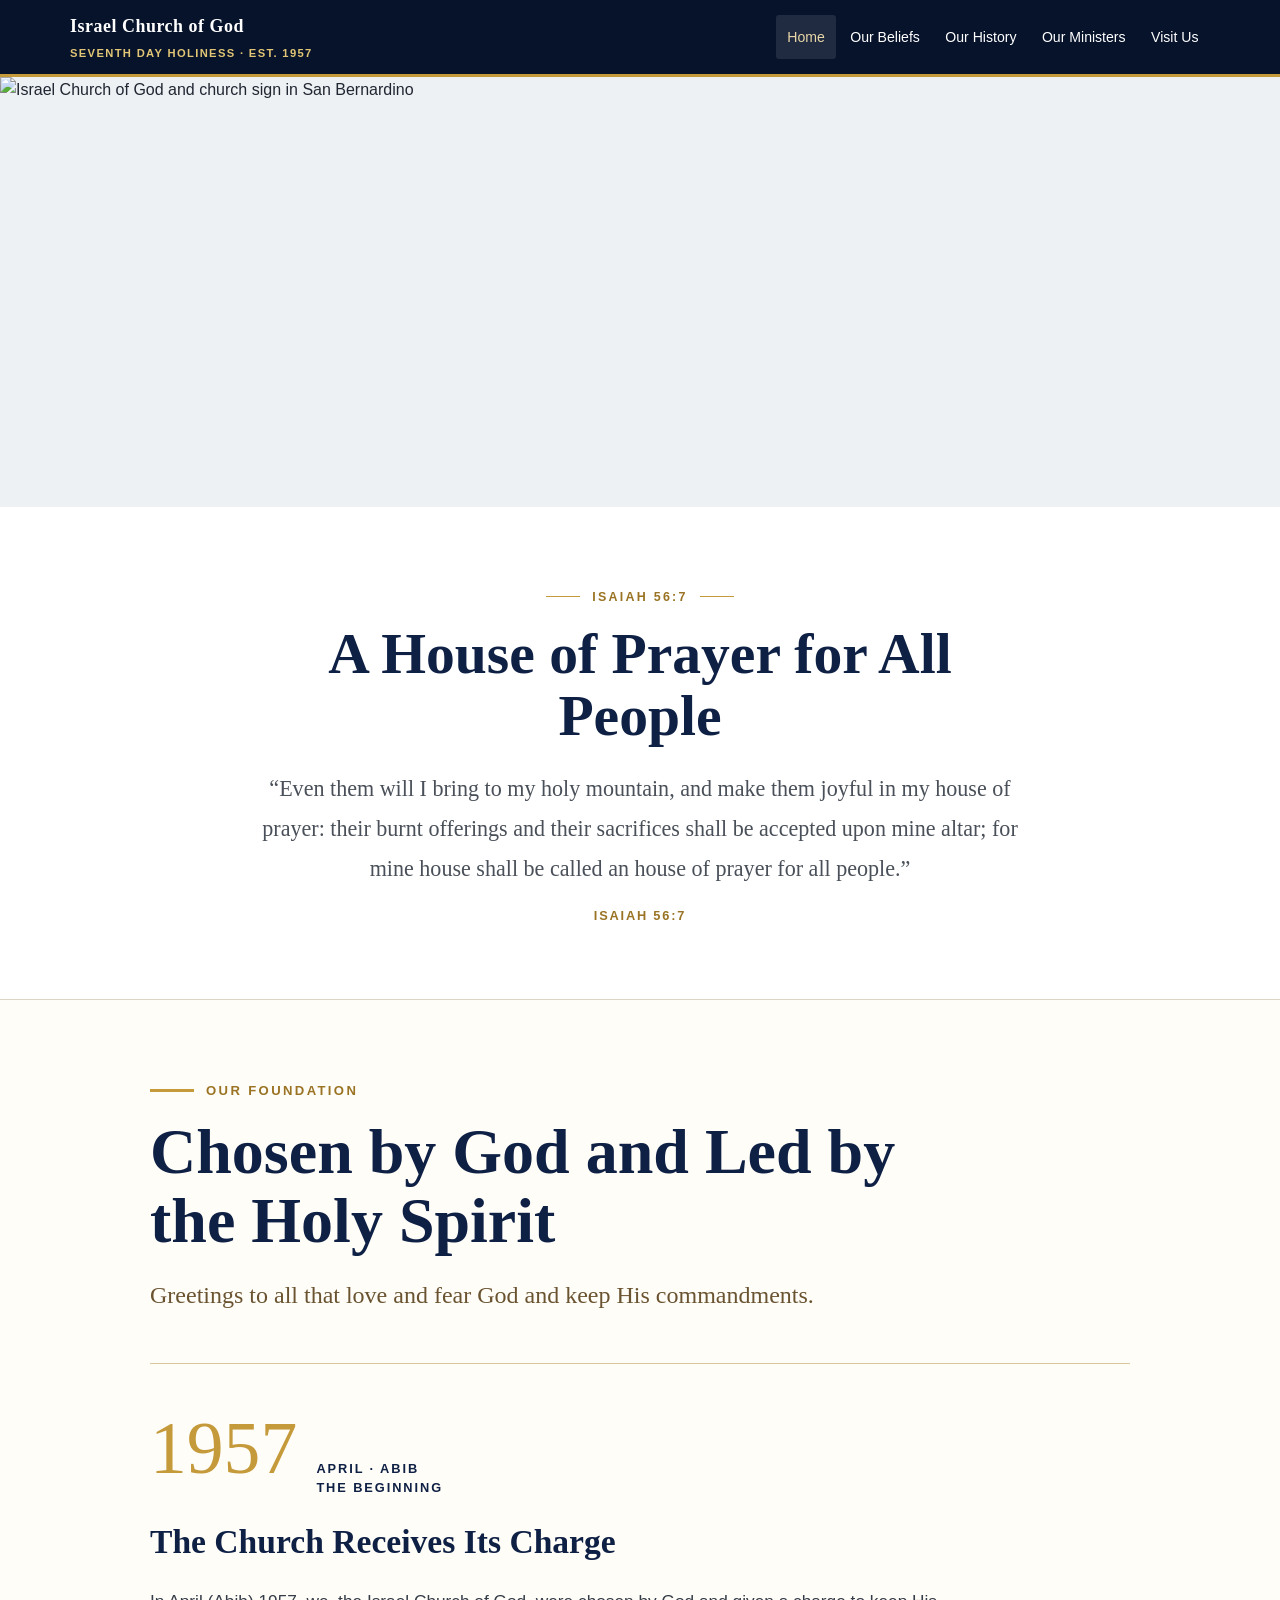
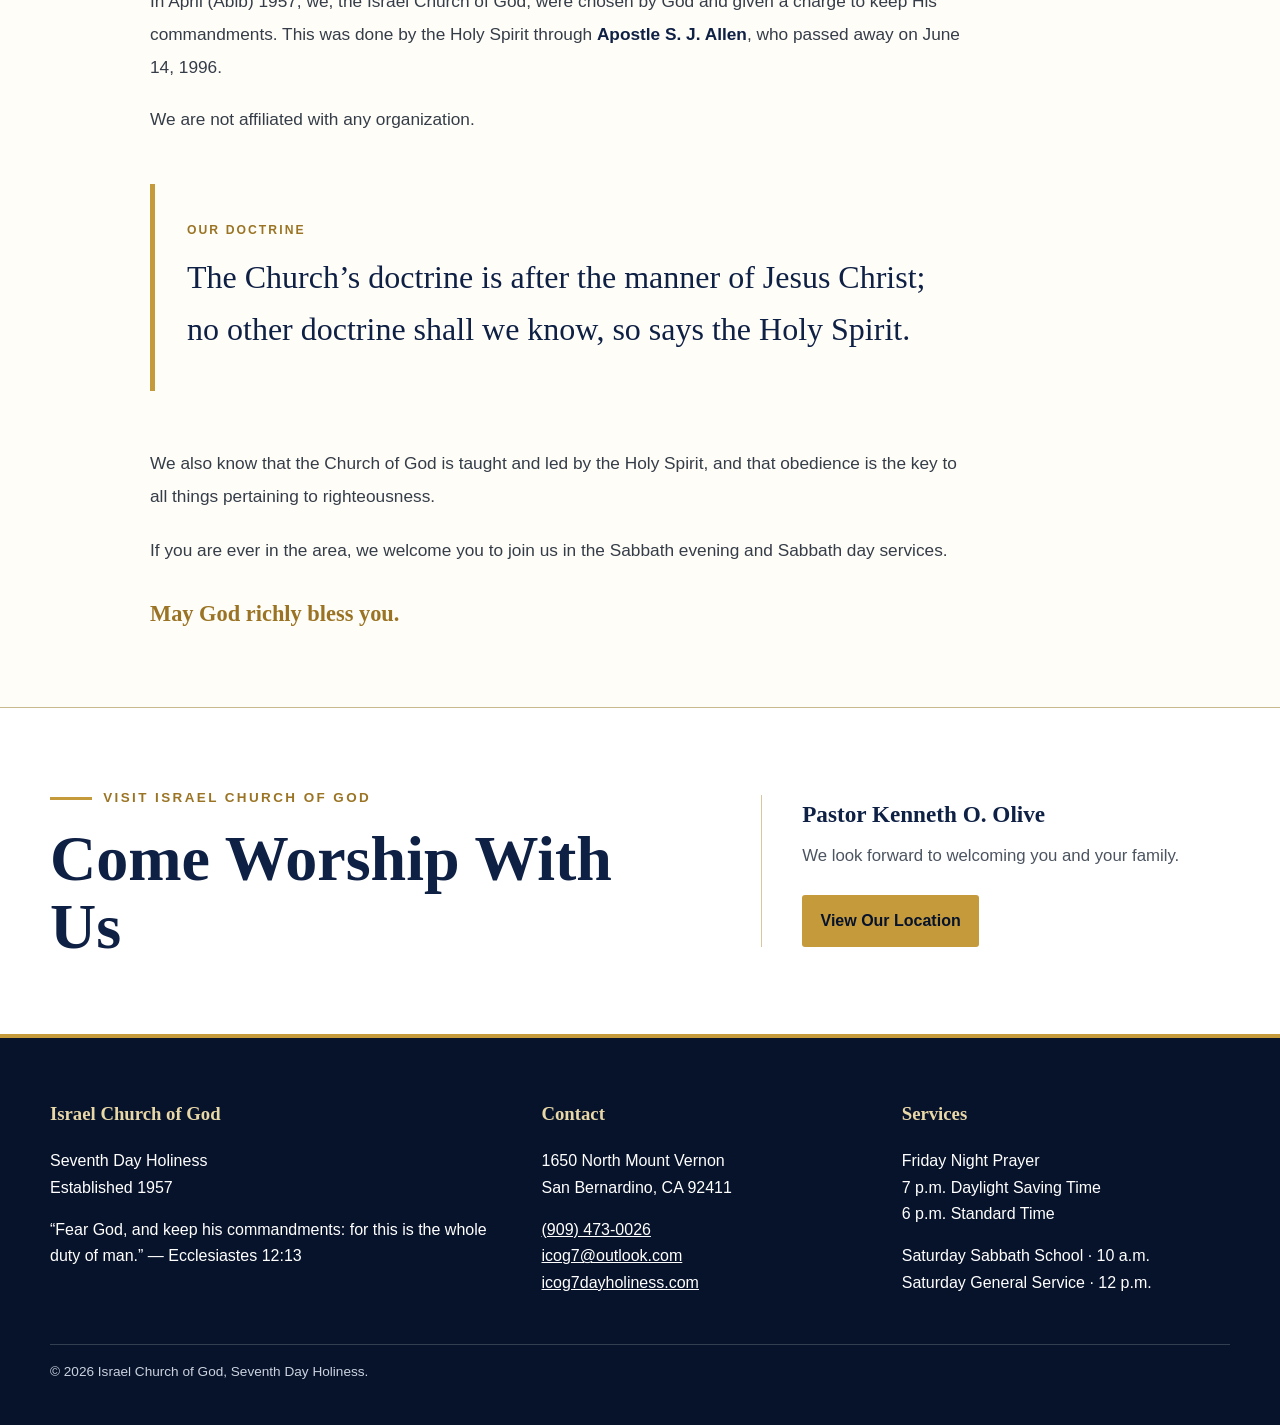
==== index.html @ e84a947c "Use dedicated church image for homepage banner. The best next step is for me to set up the homepage " ====
<!doctype html>
<html lang="en">

<head>
<meta charset="utf-8">
<meta name="viewport" content="width=device-width,initial-scale=1">

<title>Home | Israel Church of God</title>

<meta
  name="description"
  content="Welcome to Israel Church of God, Seventh Day Holiness, in San Bernardino, California."
>

<link rel="stylesheet" href="assets/styles.css">

<link
  rel="icon"
  href="assets/images/church-icon.svg"
  type="image/svg+xml"
>

<style>

  /* =========================================================
     HEADER
  ========================================================= */

  .brand {
    display:flex;
    align-items:center;
  }

  .brand strong {
    display:block;
    color:#ffffff !important;
    font-size:1.12rem;
  }

  .brand span {
    display:block;
    margin-top:.15rem;
    color:#e2c675 !important;
    font-size:.7rem;
    font-weight:bold;
    letter-spacing:.12em;
  }

  /* =========================================================
     HOME BANNER
     Real image instead of CSS background
  ========================================================= */

  .home-banner {
    width:100%;
    margin:0;
    padding:0;
    overflow:hidden;
    background:#eef1f3;
  }

  .home-banner-image {
    display:block;
    width:100%;
    height:430px;
    margin:0 auto;
    padding:0;

    /*
      "contain" is intentional.

      It guarantees that the entire prepared banner image,
      including the church building and church sign,
      remains visible rather than being cropped.
    */
    object-fit:contain;
    object-position:center center;

    box-shadow:none;
    filter:none;
  }

  /* =========================================================
     HOUSE OF PRAYER / SCRIPTURE
  ========================================================= */

  .scripture-section {
    padding:4.5rem 0;
    background:#ffffff;
    border-bottom:1px solid #ddd5c3;
  }

  .scripture-inner {
    max-width:900px;
    margin:0 auto;
    text-align:center;
  }

  .scripture-small-label {
    display:inline-flex;
    align-items:center;
    justify-content:center;
    gap:.8rem;
    margin-bottom:1rem;
    color:#9a7424;
    font-size:.78rem;
    font-weight:bold;
    letter-spacing:.18em;
    text-transform:uppercase;
  }

  .scripture-small-label::before,
  .scripture-small-label::after {
    content:"";
    width:34px;
    height:1px;
    background:#c59a3b;
  }

  .scripture-title {
    max-width:800px;
    margin:0 auto 1.35rem;
    color:#0f2045;
    font-size:clamp(2.3rem,4.5vw,4rem);
    line-height:1.08;
  }

  .scripture-quote {
    max-width:800px;
    margin:0 auto;
    color:#4a5059;
    font-family:Georgia, "Times New Roman", serif;
    font-size:clamp(1.08rem,1.8vw,1.38rem);
    line-height:1.8;
  }

  .scripture-quote cite {
    display:block;
    margin-top:1rem;
    color:#9a7424;
    font-family:Arial, Helvetica, sans-serif;
    font-size:.8rem;
    font-style:normal;
    font-weight:bold;
    letter-spacing:.14em;
    text-transform:uppercase;
  }

  /* =========================================================
     FOUNDATION
  ========================================================= */

  .foundation-section {
    background:#fffdf8;
  }

  .foundation-inner {
    max-width:980px;
    margin:0 auto;
  }

  .foundation-header {
    max-width:820px;
    margin-bottom:3rem;
  }

  .foundation-label {
    display:inline-flex;
    align-items:center;
    gap:.75rem;
    margin-bottom:1rem;
    color:#9a7424;
    font-size:.82rem;
    font-weight:bold;
    letter-spacing:.18em;
    text-transform:uppercase;
  }

  .foundation-label::before {
    content:"";
    width:44px;
    height:3px;
    background:#c59a3b;
  }

  .foundation-header h2 {
    max-width:800px;
    margin:0 0 1.25rem;
    color:#0f2045;
    font-size:clamp(2.6rem,5vw,4.4rem);
    line-height:1.08;
  }

  .foundation-greeting {
    max-width:720px;
    margin:0;
    color:#6a5330;
    font-family:Georgia, "Times New Roman", serif;
    font-size:clamp(1.2rem,2.2vw,1.5rem);
    line-height:1.65;
  }

  .foundation-divider {
    height:1px;
    margin:0 0 3rem;
    background:#d8c79e;
  }

  .foundation-content {
    max-width:820px;
  }

  .foundation-step {
    margin-bottom:3rem;
  }

  .foundation-date {
    display:flex;
    align-items:baseline;
    flex-wrap:wrap;
    gap:.8rem 1.2rem;
    margin-bottom:1rem;
  }

  .foundation-year {
    color:#c59a3b;
    font-family:Georgia, "Times New Roman", serif;
    font-size:clamp(2.8rem,6vw,4.6rem);
    line-height:1;
  }

  .foundation-date-text {
    color:#0f2045;
    font-size:.8rem;
    font-weight:bold;
    letter-spacing:.15em;
    line-height:1.5;
    text-transform:uppercase;
  }

  .foundation-step h3 {
    margin:0 0 1rem;
    color:#0f2045;
    font-size:clamp(1.55rem,3vw,2.1rem);
  }

  .foundation-step p {
    margin:0 0 1.25rem;
    color:#353d48;
    font-size:1.08rem;
    line-height:1.9;
  }

  .foundation-step strong {
    color:#0f2045;
  }

  .doctrine-section {
    margin:3rem 0;
    padding:2.25rem 0 2.25rem 2rem;
    border-left:5px solid #c59a3b;
  }

  .doctrine-label {
    margin-bottom:.75rem;
    color:#9a7424;
    font-size:.76rem;
    font-weight:bold;
    letter-spacing:.17em;
    text-transform:uppercase;
  }

  .doctrine-section blockquote {
    max-width:760px;
    margin:0;
    color:#0f2045;
    font-family:Georgia, "Times New Roman", serif;
    font-size:clamp(1.35rem,2.8vw,2rem);
    line-height:1.6;
  }

  .foundation-closing {
    max-width:820px;
    padding-top:.5rem;
  }

  .foundation-closing p {
    margin:0 0 1.35rem;
    color:#353d48;
    font-size:1.08rem;
    line-height:1.9;
  }

  .foundation-blessing {
    display:inline-block;
    margin-top:.5rem;
    color:#9a7424;
    font-family:Georgia, "Times New Roman", serif;
    font-size:1.4rem;
    font-weight:bold;
  }

  /* =========================================================
     COME WORSHIP WITH US
  ========================================================= */

  .visit-section {
    background:#ffffff;
    border-top:1px solid #c9b98f;
  }

  .visit-layout {
    display:grid;
    grid-template-columns:1.15fr .85fr;
    gap:clamp(2rem,6vw,5rem);
    align-items:center;
  }

  .visit-label {
    display:inline-flex;
    align-items:center;
    gap:.7rem;
    margin-bottom:1rem;
    color:#9a7424;
    font-size:.84rem;
    font-weight:bold;
    letter-spacing:.18em;
    text-transform:uppercase;
  }

  .visit-label::before {
    content:"";
    width:42px;
    height:3px;
    background:#c59a3b;
  }

  .visit-copy h2 {
    max-width:700px;
    margin:0;
    color:#0f2045;
    font-size:clamp(2.7rem,5vw,4.8rem);
    line-height:1.06;
  }

  .visit-details {
    padding-left:2.5rem;
    border-left:1px solid #d8c79e;
  }

  .visit-details strong {
    display:block;
    margin-bottom:.55rem;
    color:#0f2045;
    font-family:Georgia, "Times New Roman", serif;
    font-size:1.45rem;
  }

  .visit-details p {
    margin:0 0 1.5rem;
    color:#4c5460;
    font-size:1.05rem;
    line-height:1.7;
  }

  /* =========================================================
     RESPONSIVE
  ========================================================= */

  @media(max-width:1000px) {

    .home-banner-image {
      height:400px;
    }

  }

  @media(max-width:900px) {

    .visit-layout {
      grid-template-columns:1fr;
    }

    .visit-details {
      padding-top:2rem;
      padding-left:0;
      border-top:1px solid #d8c79e;
      border-left:0;
    }

  }

  @media(max-width:700px) {

    .home-banner-image {
      height:340px;
    }

    .scripture-section {
      padding:3.5rem 0;
    }

  }

  @media(max-width:560px) {

    .brand strong {
      font-size:1rem;
      color:#ffffff !important;
    }

    .brand span {
      font-size:.62rem;
      letter-spacing:.08em;
    }

    .home-banner-image {
      height:280px;
    }

    .scripture-section {
      padding:3rem 0;
    }

    .scripture-small-label::before,
    .scripture-small-label::after {
      width:22px;
    }

    .foundation-divider {
      margin-bottom:2.25rem;
    }

    .foundation-step {
      margin-bottom:2.5rem;
    }

    .doctrine-section {
      padding-left:1.25rem;
    }

  }

</style>
</head>

<body>

<a class="skip" href="#main">
Skip to main content
</a>

<header>

<div class="header-inner">

<a class="brand" href="index.html">

<div>

<strong>
Israel Church of God
</strong>

<span>
SEVENTH DAY HOLINESS · EST. 1957
</span>

</div>

</a>

<button
  class="menu-btn"
  type="button"
  aria-expanded="false"
>
Menu
</button>

<nav aria-label="Primary navigation">

<ul>

<li>
<a
  href="index.html"
  aria-current="page"
>
Home
</a>
</li>

<li>
<a href="beliefs.html">
Our Beliefs
</a>
</li>

<li>
<a href="history.html">
Our History
</a>
</li>

<li>
<a href="ministers.html">
Our Ministers
</a>
</li>

<li>
<a href="visit.html">
Visit Us
</a>
</li>

</ul>

</nav>

</div>

</header>

<main id="main">

<!-- =========================================================
     CHURCH BANNER
========================================================= -->

<section
  class="home-banner"
  aria-label="Israel Church of God"
>

<img
  class="home-banner-image"
  src="assets/images/church-banner.png"
  alt="Israel Church of God and church sign in San Bernardino"
>

</section>

<!-- =========================================================
     HOUSE OF PRAYER
========================================================= -->

<section class="scripture-section">

<div class="container">

<div class="scripture-inner">

<div class="scripture-small-label">
Isaiah 56:7
</div>

<h1 class="scripture-title">
A House of Prayer for All People
</h1>

<blockquote class="scripture-quote">

“Even them will I bring to my holy mountain, and make them
joyful in my house of prayer: their burnt offerings and their
sacrifices shall be accepted upon mine altar; for mine house
shall be called an house of prayer for all people.”

<cite>
Isaiah 56:7
</cite>

</blockquote>

</div>

</div>

</section>

<!-- =========================================================
     OUR FOUNDATION
========================================================= -->

<section class="section foundation-section">

<div class="container">

<div class="foundation-inner">

<div class="foundation-header">

<div class="foundation-label">
Our Foundation
</div>

<h2>
Chosen by God and Led by the Holy Spirit
</h2>

<p class="foundation-greeting">
Greetings to all that love and fear God and keep His
commandments.
</p>

</div>

<div class="foundation-divider"></div>

<div class="foundation-content">

<div class="foundation-step">

<div class="foundation-date">

<div class="foundation-year">
1957
</div>

<div class="foundation-date-text">
April · Abib<br>
The Beginning
</div>

</div>

<h3>
The Church Receives Its Charge
</h3>

<p>
In April (Abib) 1957, we, the Israel Church of God, were chosen
by God and given a charge to keep His commandments. This was
done by the Holy Spirit through
<strong>Apostle S. J. Allen</strong>, who passed away on
June 14, 1996.
</p>

<p>
We are not affiliated with any organization.
</p>

</div>

<div class="doctrine-section">

<div class="doctrine-label">
Our Doctrine
</div>

<blockquote>
The Church’s doctrine is after the manner of Jesus Christ; no
other doctrine shall we know, so says the Holy Spirit.
</blockquote>

</div>

<div class="foundation-closing">

<p>
We also know that the Church of God is taught and led by the
Holy Spirit, and that obedience is the key to all things
pertaining to righteousness.
</p>

<p>
If you are ever in the area, we welcome you to join us in the
Sabbath evening and Sabbath day services.
</p>

<span class="foundation-blessing">
May God richly bless you.
</span>

</div>

</div>

</div>

</div>

</section>

<!-- =========================================================
     COME WORSHIP WITH US
========================================================= -->

<section class="section visit-section">

<div class="container">

<div class="visit-layout">

<div class="visit-copy">

<div class="visit-label">
Visit Israel Church of God
</div>

<h2>
Come Worship With Us
</h2>

</div>

<div class="visit-details">

<strong>
Pastor Kenneth O. Olive
</strong>

<p>
We look forward to welcoming you and your family.
</p>

<a
  class="btn btn-gold"
  href="visit.html"
>
View Our Location
</a>

</div>

</div>

</div>

</section>

</main>

<footer>

<div class="footer-grid">

<div>

<h3>
Israel Church of God
</h3>

<p>
Seventh Day Holiness<br>
Established 1957
</p>

<p>
“Fear God, and keep his commandments: for this is the whole
duty of man.” — Ecclesiastes 12:13
</p>

</div>

<div>

<h3>
Contact
</h3>

<p>
1650 North Mount Vernon<br>
San Bernardino, CA 92411
</p>

<p>

<a href="tel:+19094730026">
(909) 473-0026
</a>

<br>

<a href="mailto:icog7@outlook.com">
icog7@outlook.com
</a>

<br>

<a
  href="https://icog7dayholiness.com"
  target="_blank"
  rel="noopener"
>
icog7dayholiness.com
</a>

</p>

</div>

<div>

<h3>
Services
</h3>

<p>
Friday Night Prayer<br>
7 p.m. Daylight Saving Time<br>
6 p.m. Standard Time
</p>

<p>
Saturday Sabbath School · 10 a.m.<br>
Saturday General Service · 12 p.m.
</p>

</div>

</div>

<div class="copyright">
© <span data-year></span>
Israel Church of God, Seventh Day Holiness.
</div>

</footer>

<script src="assets/script.js"></script>

</body>
</html>
---- assets/styles.css ----
:root{
  --navy:#0f2045;--navy2:#07132b;--gold:#c59a3b;--gold2:#e8d7a7;
  --cream:#f7f3e8;--paper:#fffdf8;--ink:#202632;--muted:#6c7480;--line:#ddd5c3;
  --max:1180px;
}
*{box-sizing:border-box} html{scroll-behavior:smooth}
body{margin:0;font-family:Arial,Helvetica,sans-serif;background:var(--paper);color:var(--ink);line-height:1.65}
img{max-width:100%;display:block} a{color:inherit}
.skip{position:absolute;left:-9999px}.skip:focus{left:1rem;top:1rem;background:#fff;padding:.6rem 1rem;z-index:999}
header{position:sticky;top:0;z-index:50;background:var(--navy2);color:#fff;border-bottom:3px solid var(--gold)}
.header-inner{max-width:var(--max);margin:auto;padding:.75rem 1.25rem;display:flex;align-items:center;justify-content:space-between;gap:1.25rem}
.brand{display:flex;align-items:center;gap:.75rem;text-decoration:none}
.brand img{width:58px;height:46px;background:#fff;border-radius:4px;padding:3px}
.brand strong{font-family:Georgia,serif;font-size:1.05rem;letter-spacing:.03em}
.brand span{display:block;color:var(--gold2);font-size:.68rem;letter-spacing:.15em;margin-top:.15rem}
.menu-btn{display:none;background:transparent;border:1px solid rgba(255,255,255,.5);color:white;padding:.5rem .75rem;border-radius:4px}
nav ul{list-style:none;display:flex;gap:.15rem;margin:0;padding:0}
nav a{display:block;text-decoration:none;padding:.65rem .72rem;border-radius:3px;font-size:.88rem}
nav a:hover,nav a[aria-current="page"]{background:rgba(255,255,255,.1);color:var(--gold2)}
.hero{min-height:620px;display:grid;align-items:center;color:white;background:
linear-gradient(90deg,rgba(7,19,43,.95),rgba(7,19,43,.78) 42%,rgba(7,19,43,.22) 75%,rgba(7,19,43,.08)),
url('images/hero.jpg') center/cover no-repeat}
.hero-inner{max-width:var(--max);width:100%;margin:auto;padding:5rem 1.25rem}
.eyebrow{text-transform:uppercase;letter-spacing:.18em;color:var(--gold2);font-size:.77rem;font-weight:bold}
h1,h2,h3{font-family:Georgia,'Times New Roman',serif}
.hero h1{font-size:clamp(2.8rem,6vw,5.5rem);line-height:1.03;margin:.7rem 0 1rem;max-width:760px;font-weight:normal}
.hero p{font-family:Georgia,serif;font-size:1.2rem;max-width:680px}
.actions{display:flex;gap:.8rem;flex-wrap:wrap;margin-top:1.5rem}
.btn{display:inline-block;text-decoration:none;padding:.8rem 1.15rem;border-radius:3px;font-weight:bold}
.btn-gold{background:var(--gold);color:var(--navy2)} .btn-line{border:1px solid #fff;color:#fff}
.section{padding:4.6rem 1.25rem}.container{max-width:var(--max);margin:auto}
.section-head{max-width:760px;margin-bottom:2rem}
.section-head h2{font-size:clamp(2rem,4vw,3.1rem);margin:.2rem 0;color:var(--navy)}
.section-head p{color:var(--muted)}
.feature-grid{display:grid;grid-template-columns:repeat(4,1fr);gap:1rem}
.feature{background:var(--navy);color:white;padding:1.6rem;border-top:4px solid var(--gold)}
.feature h3{margin:.4rem 0}.feature .mark{font-size:1.8rem;color:var(--gold2)}
.schedule{background:var(--cream)}
.schedule-grid{display:grid;grid-template-columns:repeat(3,1fr);gap:1rem}
.card{background:white;border:1px solid var(--line);padding:1.5rem}
.schedule-card{text-align:center}
.schedule-card strong{font-family:Georgia,serif;color:var(--navy);font-size:1.2rem;display:block}
.schedule-card .time{font-size:1.35rem;color:var(--gold);font-weight:bold;margin:.35rem 0}
.split{display:grid;grid-template-columns:1.05fr .95fr;gap:3rem;align-items:center}
.split img{border:8px solid #fff;box-shadow:0 14px 32px rgba(15,32,69,.16)}
.page-hero{background:var(--navy);color:#fff;padding:5rem 1.25rem;border-bottom:4px solid var(--gold)}
.page-hero .container{max-width:950px}.page-hero h1{font-size:clamp(2.6rem,5vw,4.6rem);font-weight:normal;margin:.4rem 0}
.beliefs{display:grid;grid-template-columns:repeat(2,1fr);gap:1rem}
.belief h3{color:var(--navy);margin-top:0}
.placeholder{min-height:330px;display:grid;place-items:center;text-align:center;border:2px dashed #b9b09c;background:linear-gradient(135deg,#e9e4d7,#fbf8ef);color:#6f685e;padding:2rem}
.timeline{border-left:3px solid var(--gold);padding-left:1.5rem}.timeline article{margin-bottom:2rem}.timeline h3{color:var(--navy)}
.ministers{display:grid;grid-template-columns:repeat(12,1fr);gap:1rem}
.minister{grid-column:span 4;background:white;border:1px solid var(--line);padding:1.25rem;text-align:center}
.minister.top{grid-column:span 6}
.avatar{width:110px;height:110px;border-radius:50%;margin:0 auto 1rem;background:var(--cream);border:3px solid var(--gold);display:grid;place-items:center}
.avatar svg{width:66px;height:66px;color:var(--navy)}
.minister h3{margin:.3rem 0;color:var(--navy)}.minister p{margin:0;color:var(--gold);font-weight:bold;text-transform:uppercase;letter-spacing:.08em;font-size:.78rem}
.contact-grid{display:grid;grid-template-columns:.85fr 1.15fr;gap:2rem}
.contact-box{background:var(--navy);color:#fff;padding:2rem;border-top:5px solid var(--gold)}
.contact-box h2{color:#fff;margin-top:0}.contact-list{list-style:none;padding:0;margin:1rem 0}.contact-list li{margin:.85rem 0}
form{display:grid;gap:1rem}label{font-weight:bold;color:var(--navy)}
input,textarea{width:100%;padding:.8rem;border:1px solid #bbb;background:#fff;font:inherit}textarea{min-height:145px}
.notice{font-size:.86rem;color:var(--muted)}
footer{background:var(--navy2);color:#fff;padding:2.6rem 1.25rem;border-top:4px solid var(--gold)}
.footer-grid{max-width:var(--max);margin:auto;display:grid;grid-template-columns:1.4fr 1fr 1fr;gap:2rem}
.footer-grid h3{color:var(--gold2)}.copyright{max-width:var(--max);margin:2rem auto 0;padding-top:1rem;border-top:1px solid rgba(255,255,255,.18);font-size:.85rem;color:#cbd2df}
@media(max-width:900px){
 .menu-btn{display:block} nav{display:none;width:100%} nav.open{display:block}.header-inner{flex-wrap:wrap}nav ul{flex-direction:column}
 .feature-grid,.schedule-grid,.beliefs{grid-template-columns:1fr 1fr}.split,.contact-grid{grid-template-columns:1fr}
 .ministers{grid-template-columns:1fr 1fr}.minister,.minister.top{grid-column:span 1}.footer-grid{grid-template-columns:1fr}
}
@media(max-width:560px){
 .feature-grid,.schedule-grid,.beliefs,.ministers{grid-template-columns:1fr}
 .hero{min-height:570px;background:linear-gradient(rgba(7,19,43,.86),rgba(7,19,43,.8)),url('images/hero.jpg') 52% center/cover no-repeat}
 .section{padding:3.3rem 1rem}
}
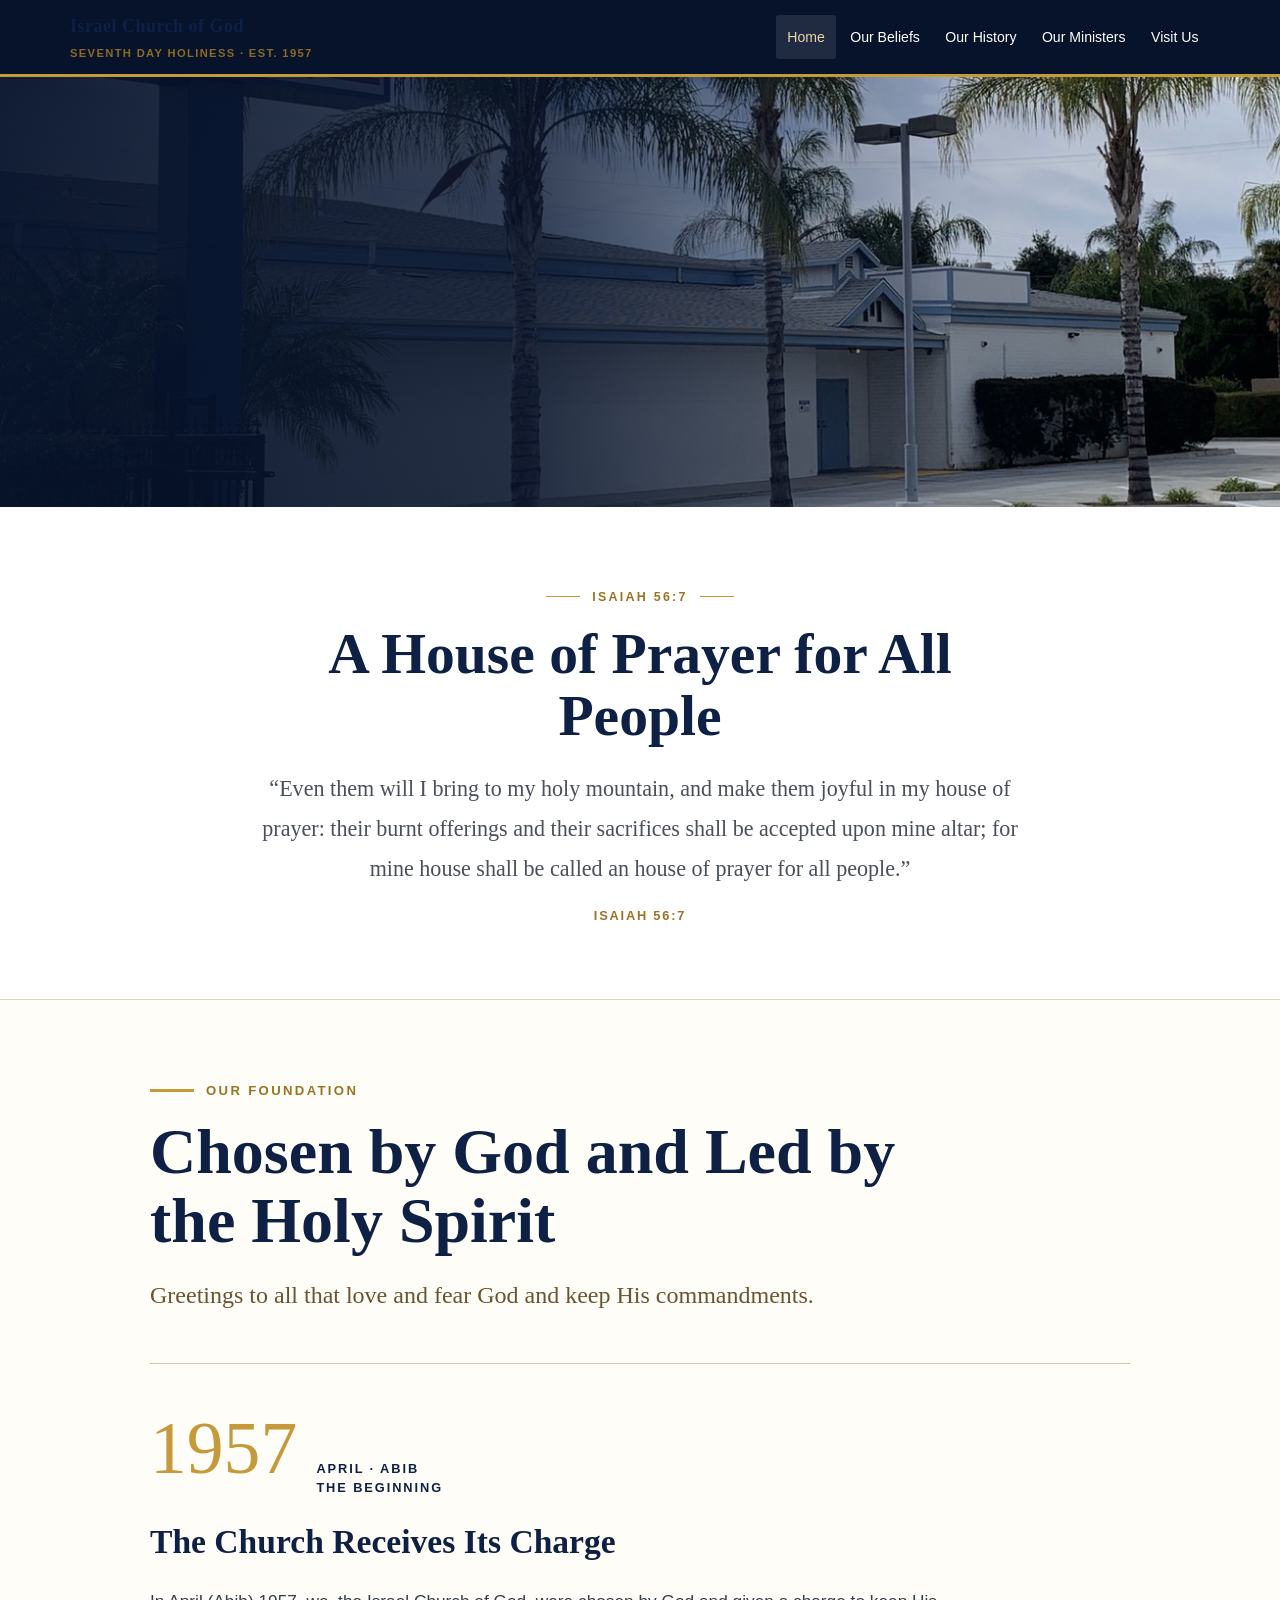
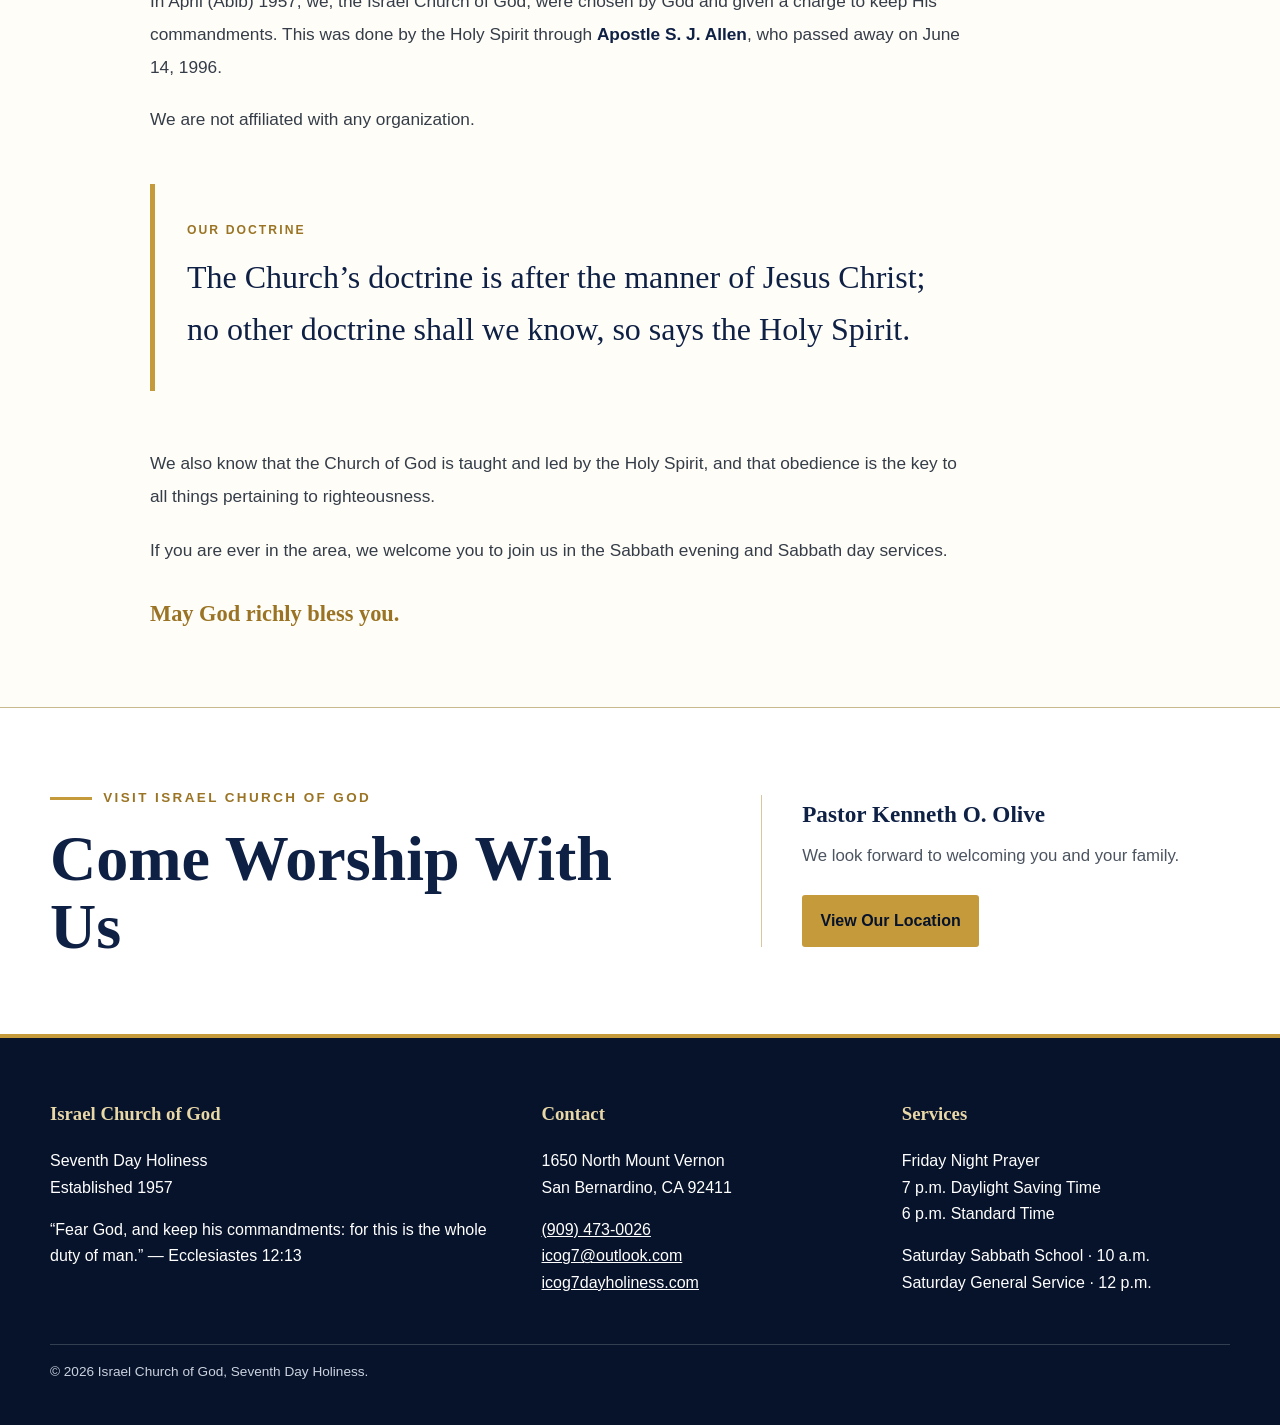
==== commit 27388462: "Put banner back" ====
--- a/index.html
+++ b/index.html
@@ -33,51 +33,58 @@
 
   .brand strong {
     display:block;
-    color:#ffffff !important;
+    color:#0f2045;
     font-size:1.12rem;
   }
 
   .brand span {
     display:block;
     margin-top:.15rem;
-    color:#e2c675 !important;
+    color:#8b6a26;
     font-size:.7rem;
     font-weight:bold;
     letter-spacing:.12em;
   }
 
   /* =========================================================
-     HOME BANNER
-     Real image instead of CSS background
+     HOME HERO
+     Clean church photograph only
   ========================================================= */
 
-  .home-banner {
-    width:100%;
-    margin:0;
-    padding:0;
-    overflow:hidden;
-    background:#eef1f3;
-  }
-
-  .home-banner-image {
-    display:block;
+  .hero.home-hero {
+    position:relative;
     width:100%;
     height:430px;
-    margin:0 auto;
-    padding:0;
+    min-height:430px;
+    margin:0;
+    padding:0 !important;
+    overflow:hidden;
+
+    background-size:cover !important;
 
     /*
-      "contain" is intentional.
-
-      It guarantees that the entire prepared banner image,
-      including the church building and church sign,
-      remains visible rather than being cropped.
+      Keeps the photograph positioned higher so the
+      church sign remains visible.
     */
-    object-fit:contain;
-    object-position:center center;
-
-    box-shadow:none;
-    filter:none;
+    background-position:center 52% !important;
+
+    background-repeat:no-repeat !important;
+  }
+
+  /*
+    Remove any overlay, gradient, shadow, or fade that
+    may be inherited from the main stylesheet.
+  */
+
+  .hero.home-hero::before,
+  .hero.home-hero::after {
+    display:none !important;
+    content:none !important;
+    background:none !important;
+  }
+
+  .home-hero .hero-inner {
+    display:none !important;
   }
 
   /* =========================================================
@@ -369,8 +376,10 @@
 
   @media(max-width:1000px) {
 
-    .home-banner-image {
-      height:400px;
+    .hero.home-hero {
+      height:410px;
+      min-height:410px;
+      background-position:center 50% !important;
     }
 
   }
@@ -392,8 +401,10 @@
 
   @media(max-width:700px) {
 
-    .home-banner-image {
-      height:340px;
+    .hero.home-hero {
+      height:400px;
+      min-height:400px;
+      background-position:38% 48% !important;
     }
 
     .scripture-section {
@@ -406,7 +417,6 @@
 
     .brand strong {
       font-size:1rem;
-      color:#ffffff !important;
     }
 
     .brand span {
@@ -414,8 +424,10 @@
       letter-spacing:.08em;
     }
 
-    .home-banner-image {
-      height:280px;
+    .hero.home-hero {
+      height:390px;
+      min-height:390px;
+      background-position:32% 45% !important;
     }
 
     .scripture-section {
@@ -526,19 +538,15 @@
 <main id="main">
 
 <!-- =========================================================
-     CHURCH BANNER
+     CHURCH PHOTO
 ========================================================= -->
 
 <section
-  class="home-banner"
+  class="hero home-hero"
   aria-label="Israel Church of God"
 >
 
-<img
-  class="home-banner-image"
-  src="assets/images/church-banner.png"
-  alt="Israel Church of God and church sign in San Bernardino"
->
+<div class="hero-inner"></div>
 
 </section>
 
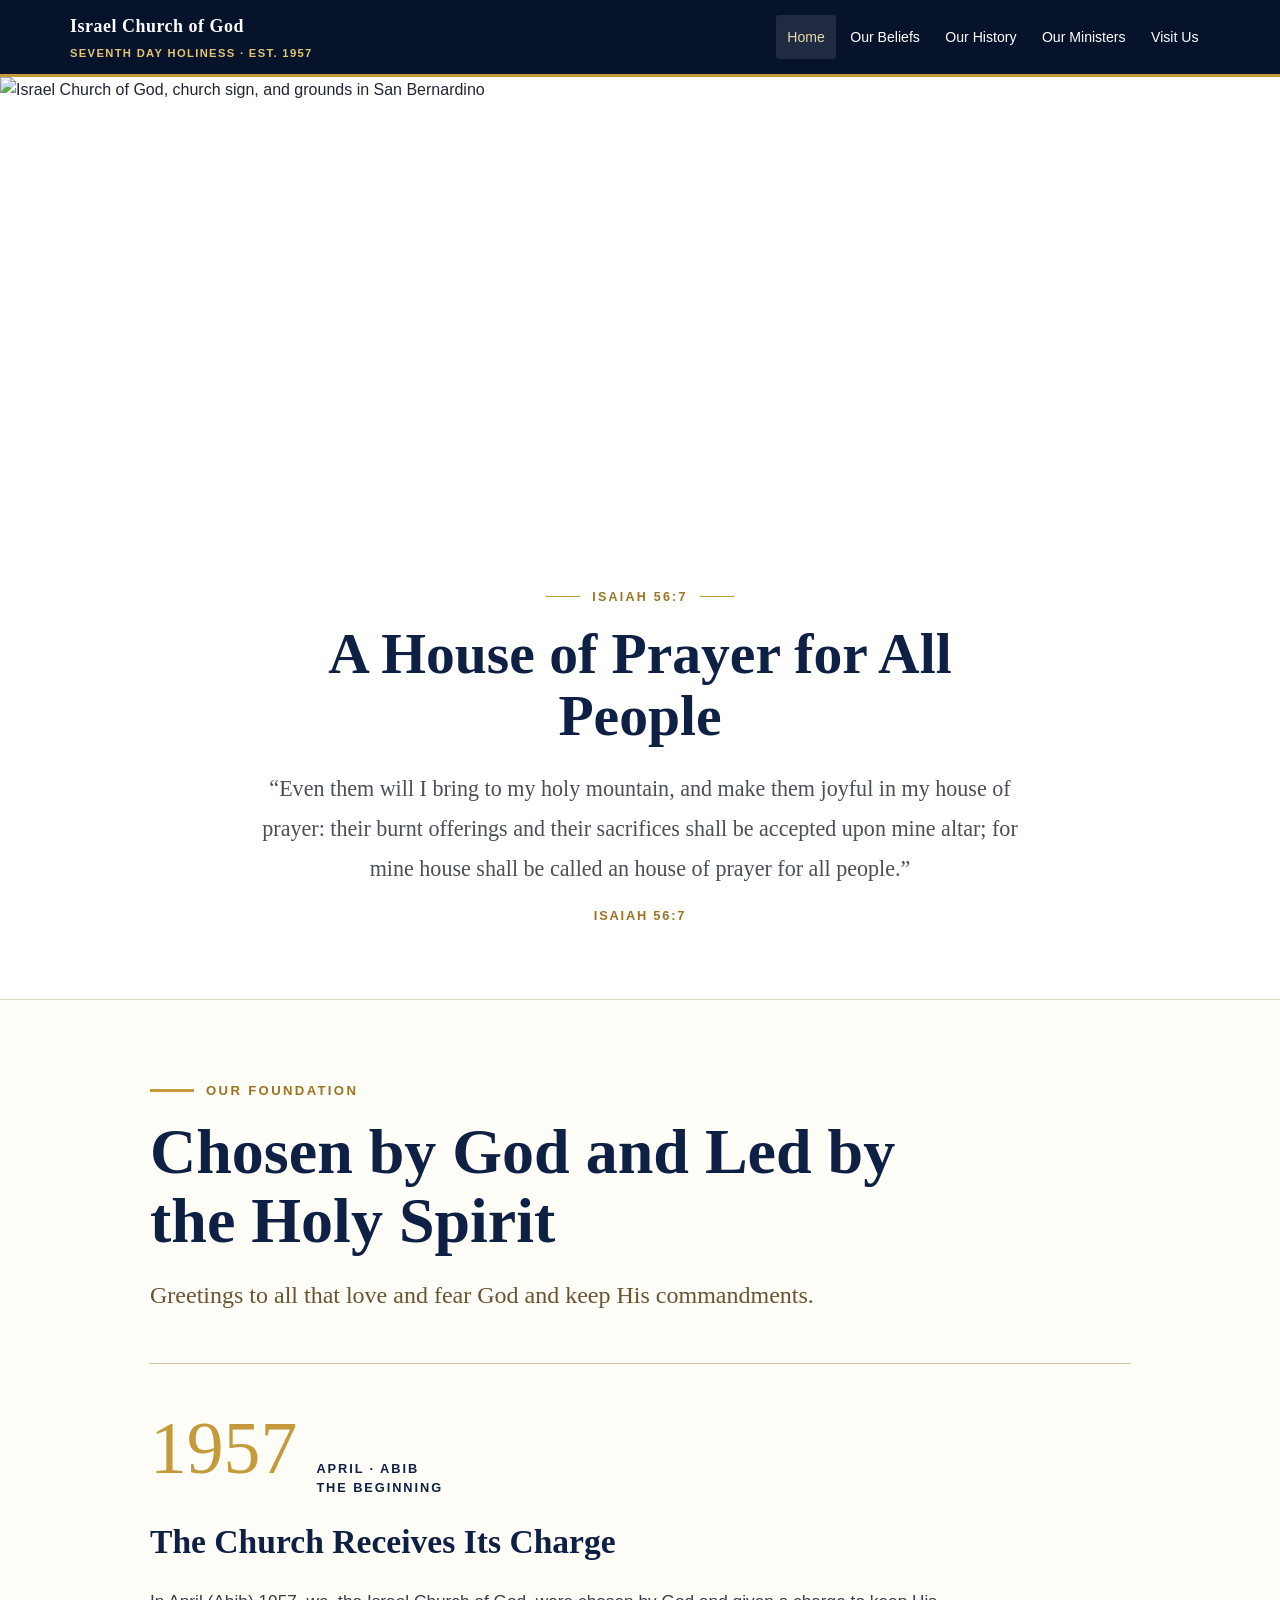
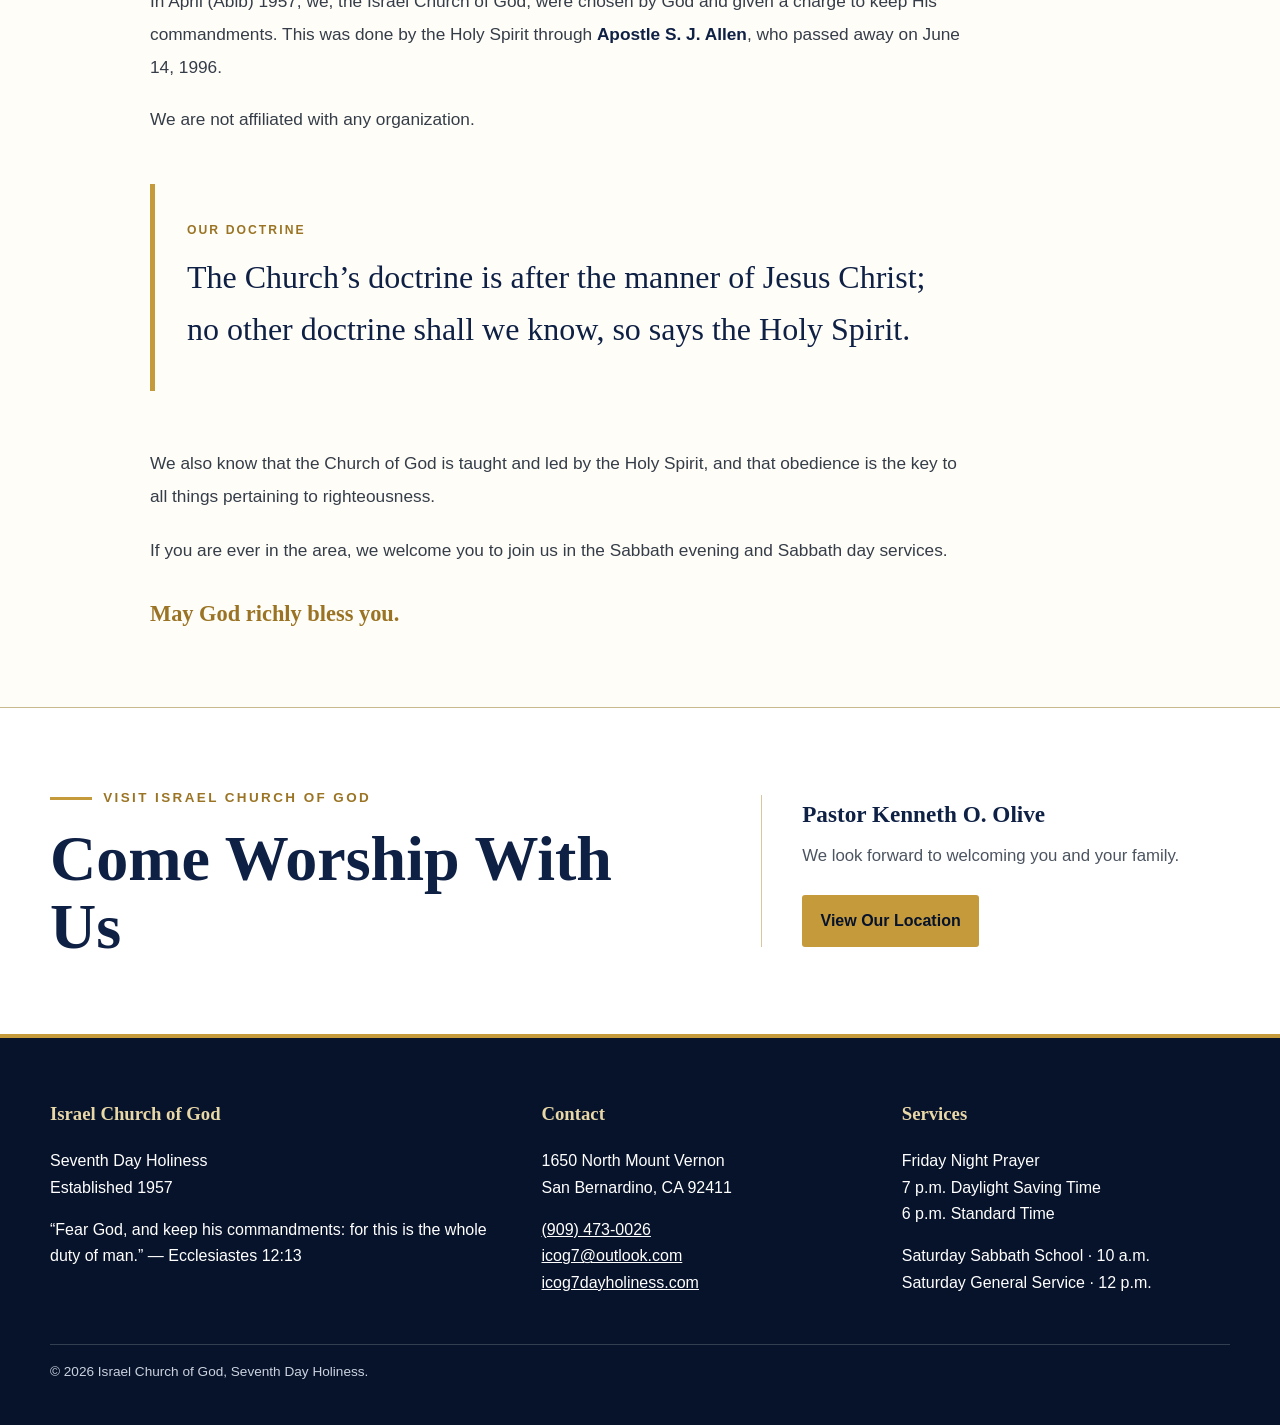
==== commit 522d12a7: "Use wide church panorama on homepage" ====
--- a/index.html
+++ b/index.html
@@ -33,58 +33,59 @@
 
   .brand strong {
     display:block;
-    color:#0f2045;
+    color:#ffffff !important;
     font-size:1.12rem;
   }
 
   .brand span {
     display:block;
     margin-top:.15rem;
-    color:#8b6a26;
+    color:#e2c675 !important;
     font-size:.7rem;
     font-weight:bold;
     letter-spacing:.12em;
   }
 
   /* =========================================================
-     HOME HERO
-     Clean church photograph only
+     HOME BANNER
+     Uses the dedicated wide banner image
   ========================================================= */
 
-  .hero.home-hero {
-    position:relative;
+  .home-banner {
     width:100%;
     height:430px;
-    min-height:430px;
     margin:0;
-    padding:0 !important;
+    padding:0;
     overflow:hidden;
-
-    background-size:cover !important;
+    background:#ffffff;
+  }
+
+  .home-banner-image {
+    display:block;
+    width:100%;
+    height:100%;
+    margin:0;
+    padding:0;
 
     /*
-      Keeps the photograph positioned higher so the
-      church sign remains visible.
+      Fills the full browser width while preserving
+      the proportions of the photograph.
     */
-    background-position:center 52% !important;
-
-    background-repeat:no-repeat !important;
-  }
-
-  /*
-    Remove any overlay, gradient, shadow, or fade that
-    may be inherited from the main stylesheet.
-  */
-
-  .hero.home-hero::before,
-  .hero.home-hero::after {
-    display:none !important;
-    content:none !important;
-    background:none !important;
-  }
-
-  .home-hero .hero-inner {
-    display:none !important;
+    object-fit:cover;
+
+    /*
+      Slightly favors the lower part of the photograph
+      so the church building, church sign, and grounds
+      remain visible.
+    */
+    object-position:center 58%;
+
+    /*
+      Absolutely no visual overlay or image effects.
+    */
+    filter:none;
+    opacity:1;
+    box-shadow:none;
   }
 
   /* =========================================================
@@ -374,17 +375,23 @@
      RESPONSIVE
   ========================================================= */
 
-  @media(max-width:1000px) {
-
-    .hero.home-hero {
-      height:410px;
-      min-height:410px;
-      background-position:center 50% !important;
+  @media(max-width:1100px) {
+
+    .home-banner {
+      height:390px;
+    }
+
+    .home-banner-image {
+      object-position:center 56%;
     }
 
   }
 
   @media(max-width:900px) {
+
+    .home-banner {
+      height:340px;
+    }
 
     .visit-layout {
       grid-template-columns:1fr;
@@ -399,12 +406,25 @@
 
   }
 
+  /*
+    On smaller screens we stop forcing a fixed-height crop.
+
+    Because the new image is already panoramic, allowing
+    height:auto here ensures the entire church and sign
+    can remain visible on tablets and phones.
+  */
+
   @media(max-width:700px) {
 
-    .hero.home-hero {
-      height:400px;
-      min-height:400px;
-      background-position:38% 48% !important;
+    .home-banner {
+      height:auto;
+    }
+
+    .home-banner-image {
+      width:100%;
+      height:auto;
+      object-fit:contain;
+      object-position:center center;
     }
 
     .scripture-section {
@@ -417,17 +437,12 @@
 
     .brand strong {
       font-size:1rem;
+      color:#ffffff !important;
     }
 
     .brand span {
       font-size:.62rem;
       letter-spacing:.08em;
-    }
-
-    .hero.home-hero {
-      height:390px;
-      min-height:390px;
-      background-position:32% 45% !important;
     }
 
     .scripture-section {
@@ -538,15 +553,19 @@
 <main id="main">
 
 <!-- =========================================================
-     CHURCH PHOTO
+     CHURCH BANNER
 ========================================================= -->
 
 <section
-  class="hero home-hero"
+  class="home-banner"
   aria-label="Israel Church of God"
 >
 
-<div class="hero-inner"></div>
+<img
+  class="home-banner-image"
+  src="assets/images/church-banner-wide.png"
+  alt="Israel Church of God, church sign, and grounds in San Bernardino"
+>
 
 </section>
 
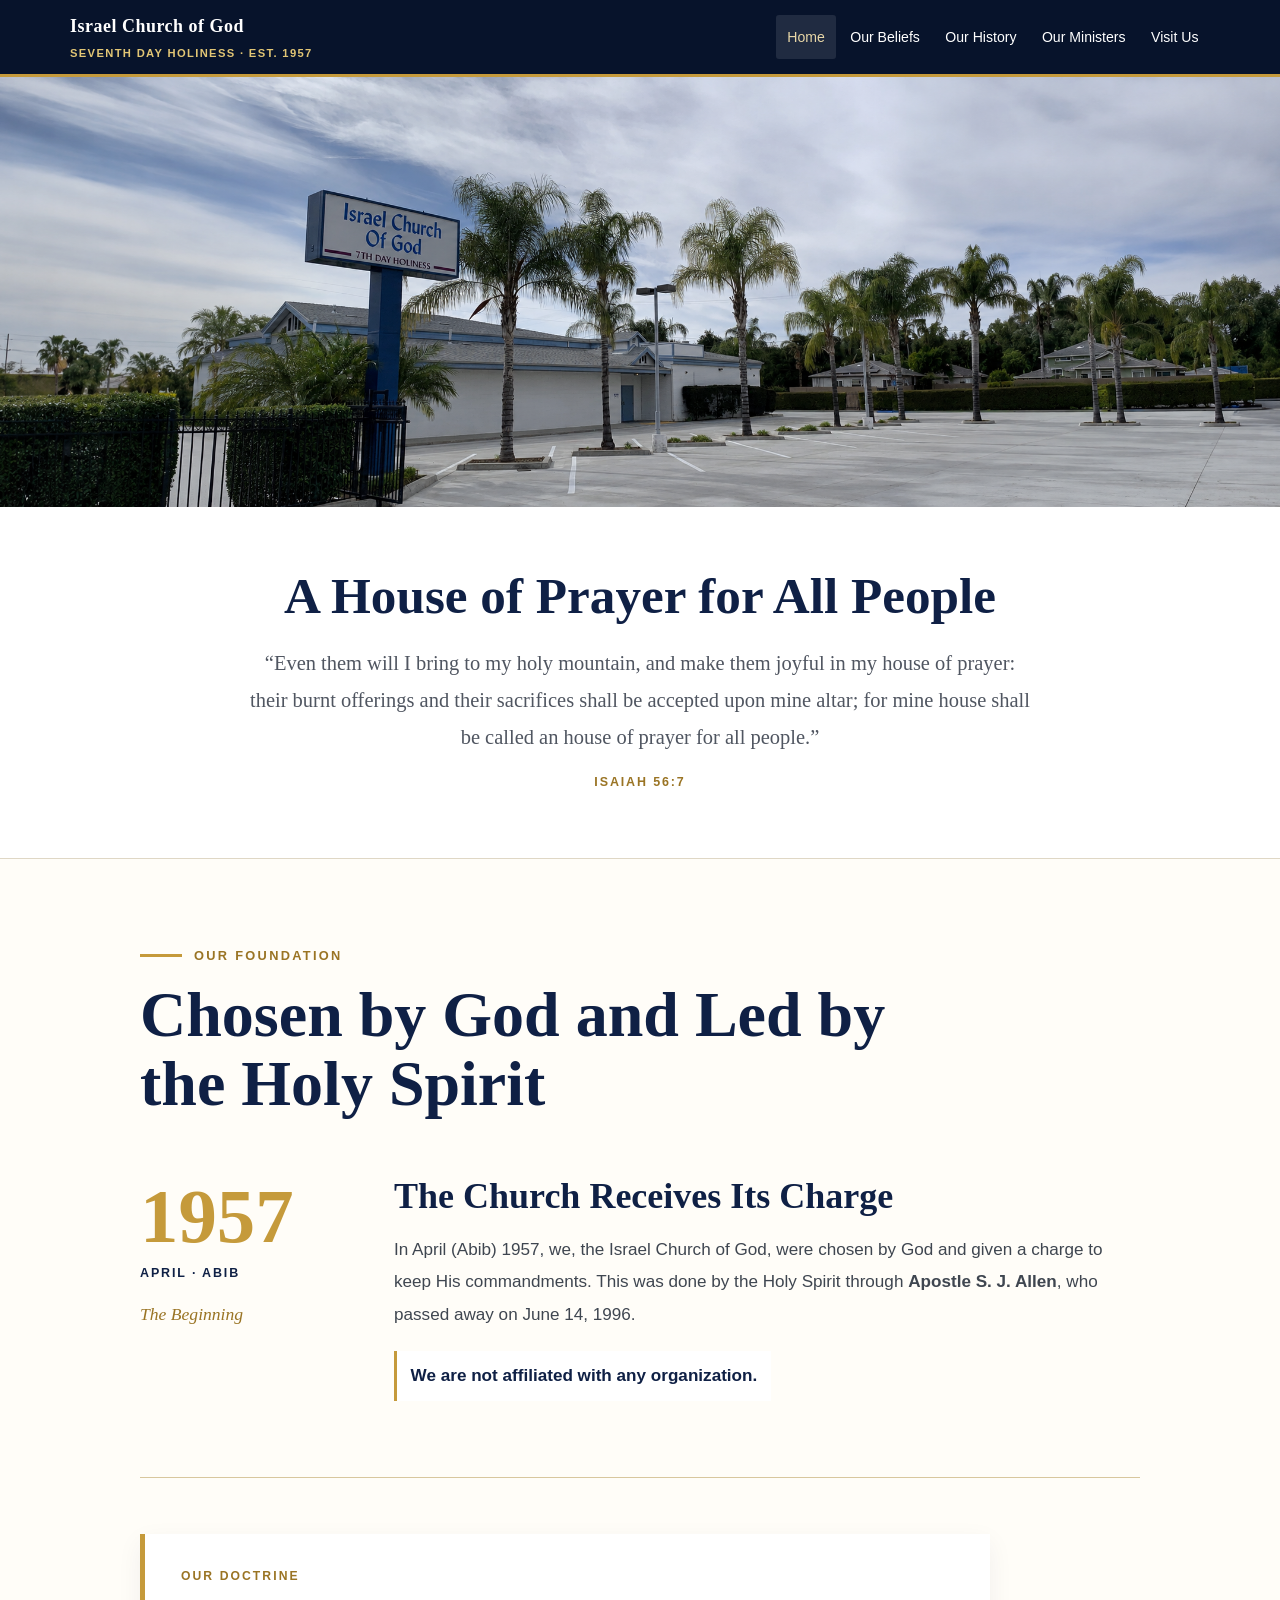
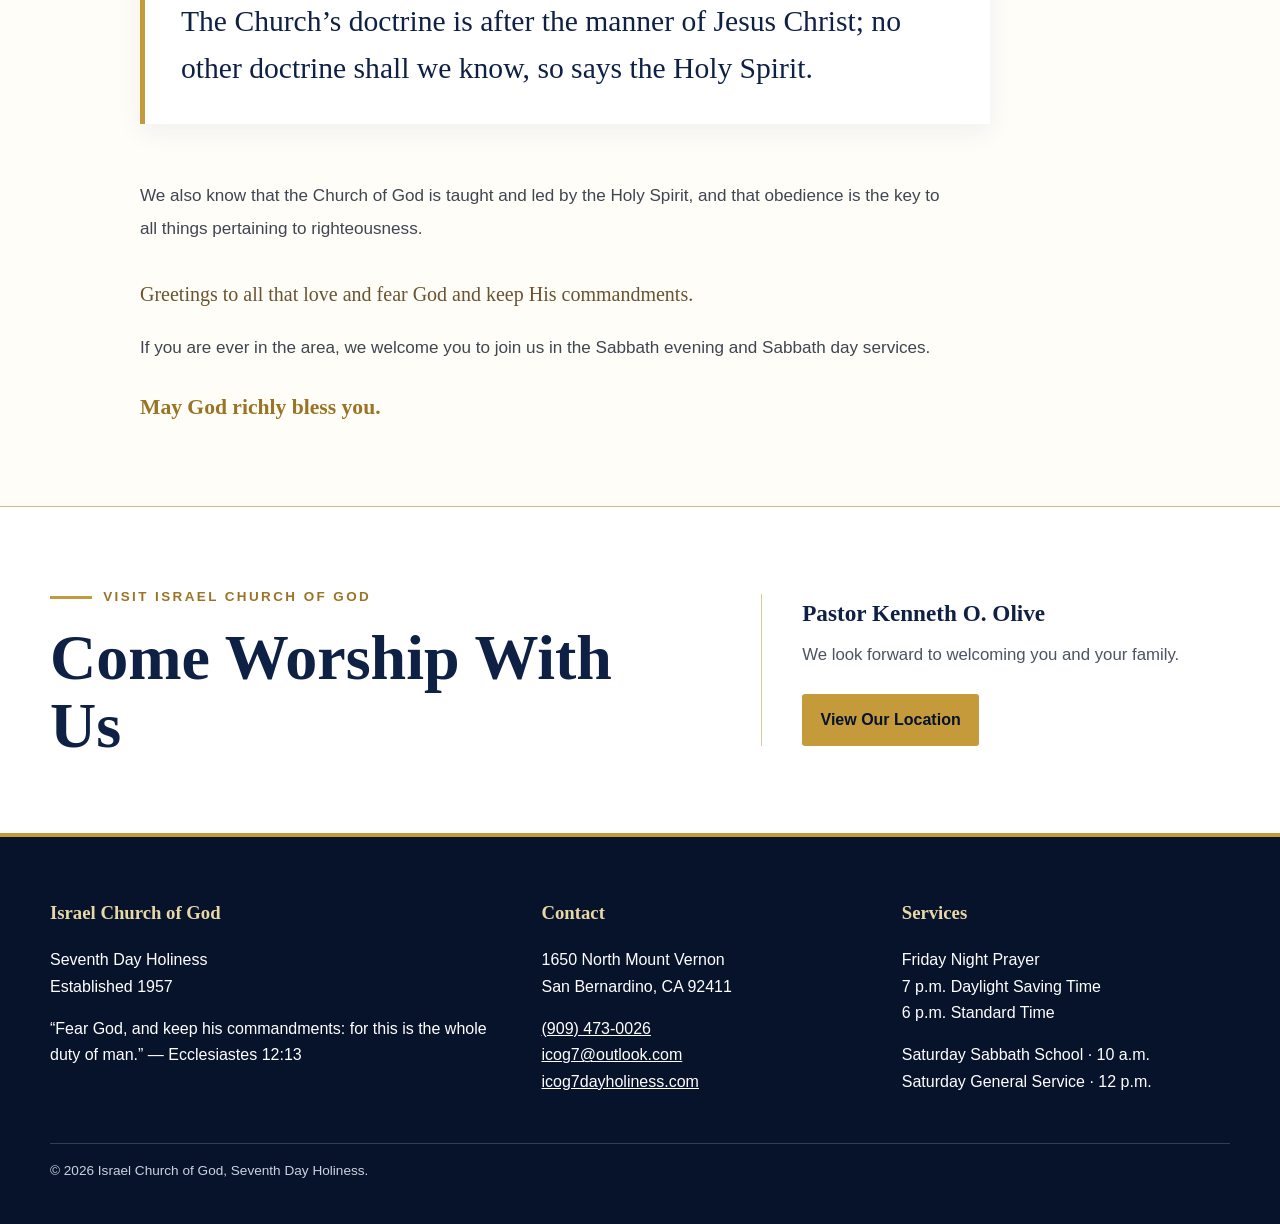
==== commit 3938770a: "Reorganize homepage foundation content. The biggest improvement is that 1957 is no longer another gi" ====
--- a/index.html
+++ b/index.html
@@ -48,7 +48,6 @@
 
   /* =========================================================
      HOME BANNER
-     Uses the dedicated wide banner image
   ========================================================= */
 
   .home-banner {
@@ -66,91 +65,58 @@
     height:100%;
     margin:0;
     padding:0;
-
-    /*
-      Fills the full browser width while preserving
-      the proportions of the photograph.
-    */
     object-fit:cover;
-
-    /*
-      Slightly favors the lower part of the photograph
-      so the church building, church sign, and grounds
-      remain visible.
-    */
     object-position:center 58%;
-
-    /*
-      Absolutely no visual overlay or image effects.
-    */
     filter:none;
     opacity:1;
     box-shadow:none;
   }
 
   /* =========================================================
-     HOUSE OF PRAYER / SCRIPTURE
+     HOUSE OF PRAYER
+     Quiet spiritual introduction
   ========================================================= */
 
-  .scripture-section {
-    padding:4.5rem 0;
+  .prayer-section {
+    padding:3.75rem 0 4rem;
     background:#ffffff;
-    border-bottom:1px solid #ddd5c3;
-  }
-
-  .scripture-inner {
-    max-width:900px;
+    border-bottom:1px solid #dfd7c5;
+  }
+
+  .prayer-inner {
+    max-width:860px;
     margin:0 auto;
     text-align:center;
   }
 
-  .scripture-small-label {
-    display:inline-flex;
-    align-items:center;
-    justify-content:center;
-    gap:.8rem;
-    margin-bottom:1rem;
-    color:#9a7424;
-    font-size:.78rem;
-    font-weight:bold;
-    letter-spacing:.18em;
-    text-transform:uppercase;
-  }
-
-  .scripture-small-label::before,
-  .scripture-small-label::after {
-    content:"";
-    width:34px;
-    height:1px;
-    background:#c59a3b;
-  }
-
-  .scripture-title {
-    max-width:800px;
-    margin:0 auto 1.35rem;
+  .prayer-title {
+    max-width:760px;
+    margin:0 auto 1.25rem;
     color:#0f2045;
-    font-size:clamp(2.3rem,4.5vw,4rem);
-    line-height:1.08;
-  }
-
-  .scripture-quote {
-    max-width:800px;
+    font-family:Georgia, "Times New Roman", serif;
+    font-size:clamp(2.15rem,4vw,3.4rem);
+    font-weight:bold;
+    line-height:1.12;
+  }
+
+  .prayer-quote {
+    max-width:790px;
     margin:0 auto;
-    color:#4a5059;
+    color:#505661;
     font-family:Georgia, "Times New Roman", serif;
-    font-size:clamp(1.08rem,1.8vw,1.38rem);
+    font-size:clamp(1.05rem,1.7vw,1.28rem);
     line-height:1.8;
   }
 
-  .scripture-quote cite {
+  .prayer-quote cite {
     display:block;
     margin-top:1rem;
     color:#9a7424;
     font-family:Arial, Helvetica, sans-serif;
-    font-size:.8rem;
+    font-size:.78rem;
     font-style:normal;
     font-weight:bold;
-    letter-spacing:.14em;
+    letter-spacing:.15em;
     text-transform:uppercase;
   }
 
@@ -159,26 +125,27 @@
   ========================================================= */
 
   .foundation-section {
+    padding:5rem 0;
     background:#fffdf8;
   }
 
   .foundation-inner {
-    max-width:980px;
+    max-width:1000px;
     margin:0 auto;
   }
 
-  .foundation-header {
+  .foundation-heading {
     max-width:820px;
-    margin-bottom:3rem;
+    margin-bottom:3.5rem;
   }
 
   .foundation-label {
     display:inline-flex;
     align-items:center;
     gap:.75rem;
-    margin-bottom:1rem;
+    margin-bottom:.9rem;
     color:#9a7424;
-    font-size:.82rem;
+    font-size:.8rem;
     font-weight:bold;
     letter-spacing:.18em;
     text-transform:uppercase;
@@ -186,91 +153,105 @@
 
   .foundation-label::before {
     content:"";
-    width:44px;
+    width:42px;
     height:3px;
     background:#c59a3b;
   }
 
-  .foundation-header h2 {
+  .foundation-heading h2 {
     max-width:800px;
-    margin:0 0 1.25rem;
+    margin:0;
     color:#0f2045;
-    font-size:clamp(2.6rem,5vw,4.4rem);
+    font-size:clamp(2.5rem,5vw,4.15rem);
     line-height:1.08;
   }
 
-  .foundation-greeting {
-    max-width:720px;
-    margin:0;
-    color:#6a5330;
-    font-family:Georgia, "Times New Roman", serif;
-    font-size:clamp(1.2rem,2.2vw,1.5rem);
-    line-height:1.65;
-  }
-
-  .foundation-divider {
-    height:1px;
-    margin:0 0 3rem;
-    background:#d8c79e;
-  }
-
-  .foundation-content {
-    max-width:820px;
-  }
-
-  .foundation-step {
-    margin-bottom:3rem;
+  /* =========================================================
+     FOUNDATION STORY
+  ========================================================= */
+
+  .foundation-story {
+    display:grid;
+    grid-template-columns:190px minmax(0,1fr);
+    gap:clamp(2rem,5vw,4.5rem);
+    align-items:start;
+    padding:0 0 3.5rem;
+    border-bottom:1px solid #d8c79e;
   }
 
   .foundation-date {
-    display:flex;
-    align-items:baseline;
-    flex-wrap:wrap;
-    gap:.8rem 1.2rem;
-    margin-bottom:1rem;
+    padding-top:.25rem;
   }
 
   .foundation-year {
+    display:block;
     color:#c59a3b;
     font-family:Georgia, "Times New Roman", serif;
-    font-size:clamp(2.8rem,6vw,4.6rem);
+    font-size:clamp(3.4rem,6vw,5rem);
+    font-weight:bold;
     line-height:1;
   }
 
-  .foundation-date-text {
+  .foundation-month {
+    display:block;
+    margin-top:.55rem;
     color:#0f2045;
-    font-size:.8rem;
+    font-size:.78rem;
     font-weight:bold;
     letter-spacing:.15em;
     line-height:1.5;
     text-transform:uppercase;
   }
 
-  .foundation-step h3 {
+  .foundation-beginning {
+    display:block;
+    margin-top:1.1rem;
+    color:#9a7424;
+    font-family:Georgia, "Times New Roman", serif;
+    font-size:1.1rem;
+    font-style:italic;
+  }
+
+  .foundation-story-copy h3 {
     margin:0 0 1rem;
     color:#0f2045;
-    font-size:clamp(1.55rem,3vw,2.1rem);
-  }
-
-  .foundation-step p {
+    font-size:clamp(1.65rem,3vw,2.25rem);
+    line-height:1.2;
+  }
+
+  .foundation-story-copy p {
+    max-width:730px;
     margin:0 0 1.25rem;
-    color:#353d48;
-    font-size:1.08rem;
+    color:#3f4650;
+    font-size:1.07rem;
     line-height:1.9;
   }
 
-  .foundation-step strong {
-    color:#0f2045;
-  }
-
-  .doctrine-section {
-    margin:3rem 0;
-    padding:2.25rem 0 2.25rem 2rem;
+  .independent-statement {
+    display:inline-block;
+    margin-top:.35rem;
+    padding:.55rem .85rem;
+    border-left:3px solid #c59a3b;
+    color:#0f2045 !important;
+    font-weight:bold;
+    background:#ffffff;
+  }
+
+  /* =========================================================
+     DOCTRINE
+  ========================================================= */
+
+  .foundation-doctrine {
+    max-width:850px;
+    margin:3.5rem 0;
+    padding:2rem 2.25rem;
+    background:#ffffff;
     border-left:5px solid #c59a3b;
+    box-shadow:0 8px 24px rgba(15,32,69,.06);
   }
 
   .doctrine-label {
-    margin-bottom:.75rem;
+    margin-bottom:.7rem;
     color:#9a7424;
     font-size:.76rem;
     font-weight:bold;
@@ -278,38 +259,49 @@
     text-transform:uppercase;
   }
 
-  .doctrine-section blockquote {
-    max-width:760px;
+  .foundation-doctrine blockquote {
     margin:0;
     color:#0f2045;
     font-family:Georgia, "Times New Roman", serif;
-    font-size:clamp(1.35rem,2.8vw,2rem);
+    font-size:clamp(1.3rem,2.6vw,1.85rem);
     line-height:1.6;
   }
+
+  /* =========================================================
+     FOUNDATION CLOSING
+  ========================================================= */
 
   .foundation-closing {
     max-width:820px;
-    padding-top:.5rem;
   }
 
   .foundation-closing p {
-    margin:0 0 1.35rem;
-    color:#353d48;
-    font-size:1.08rem;
+    margin:0 0 1.3rem;
+    color:#3f4650;
+    font-size:1.07rem;
     line-height:1.9;
+  }
+
+  .foundation-greeting {
+    margin-top:2rem !important;
+    color:#6a5330 !important;
+    font-family:Georgia, "Times New Roman", serif;
+    font-size:1.25rem !important;
+    line-height:1.7 !important;
   }
 
   .foundation-blessing {
     display:inline-block;
-    margin-top:.5rem;
+    margin-top:.3rem;
     color:#9a7424;
     font-family:Georgia, "Times New Roman", serif;
-    font-size:1.4rem;
+    font-size:1.35rem;
     font-weight:bold;
   }
 
   /* =========================================================
      COME WORSHIP WITH US
+     DO NOT ALTER
   ========================================================= */
 
   .visit-section {
@@ -389,8 +381,9 @@
 
   @media(max-width:900px) {
 
-    .home-banner {
-      height:340px;
+    .foundation-story {
+      grid-template-columns:150px minmax(0,1fr);
+      gap:2.5rem;
     }
 
     .visit-layout {
@@ -406,14 +399,6 @@
 
   }
 
-  /*
-    On smaller screens we stop forcing a fixed-height crop.
-
-    Because the new image is already panoramic, allowing
-    height:auto here ensures the entire church and sign
-    can remain visible on tablets and phones.
-  */
-
   @media(max-width:700px) {
 
     .home-banner {
@@ -424,11 +409,39 @@
       width:100%;
       height:auto;
       object-fit:contain;
-      object-position:center center;
-    }
-
-    .scripture-section {
-      padding:3.5rem 0;
+      object-position:center;
+    }
+
+    .prayer-section {
+      padding:3rem 0 3.25rem;
+    }
+
+    .foundation-section {
+      padding:4rem 0;
+    }
+
+    .foundation-heading {
+      margin-bottom:2.75rem;
+    }
+
+    .foundation-story {
+      grid-template-columns:1fr;
+      gap:1.5rem;
+    }
+
+    .foundation-date {
+      padding-bottom:1.5rem;
+      border-bottom:1px solid #e3dac5;
+    }
+
+    .foundation-year {
+      font-size:3.8rem;
+    }
+
+    .foundation-month,
+    .foundation-beginning {
+      display:inline-block;
+      margin-right:1rem;
     }
 
   }
@@ -445,25 +458,16 @@
       letter-spacing:.08em;
     }
 
-    .scripture-section {
-      padding:3rem 0;
-    }
-
-    .scripture-small-label::before,
-    .scripture-small-label::after {
-      width:22px;
-    }
-
-    .foundation-divider {
-      margin-bottom:2.25rem;
-    }
-
-    .foundation-step {
-      margin-bottom:2.5rem;
-    }
-
-    .doctrine-section {
-      padding-left:1.25rem;
+    .prayer-title {
+      font-size:2.25rem;
+    }
+
+    .foundation-heading h2 {
+      font-size:2.5rem;
+    }
+
+    .foundation-doctrine {
+      padding:1.6rem 1.4rem;
     }
 
   }
@@ -573,21 +577,17 @@
      HOUSE OF PRAYER
 ========================================================= -->
 
-<section class="scripture-section">
+<section class="prayer-section">
 
 <div class="container">
 
-<div class="scripture-inner">
-
-<div class="scripture-small-label">
-Isaiah 56:7
-</div>
-
-<h1 class="scripture-title">
+<div class="prayer-inner">
+
+<h1 class="prayer-title">
 A House of Prayer for All People
 </h1>
 
-<blockquote class="scripture-quote">
+<blockquote class="prayer-quote">
 
 “Even them will I bring to my holy mountain, and make them
 joyful in my house of prayer: their burnt offerings and their
@@ -610,13 +610,13 @@
      OUR FOUNDATION
 ========================================================= -->
 
-<section class="section foundation-section">
+<section class="foundation-section">
 
 <div class="container">
 
 <div class="foundation-inner">
 
-<div class="foundation-header">
+<div class="foundation-heading">
 
 <div class="foundation-label">
 Our Foundation
@@ -626,31 +626,29 @@
 Chosen by God and Led by the Holy Spirit
 </h2>
 
-<p class="foundation-greeting">
-Greetings to all that love and fear God and keep His
-commandments.
-</p>
-
-</div>
-
-<div class="foundation-divider"></div>
-
-<div class="foundation-content">
-
-<div class="foundation-step">
+</div>
+
+<!-- FOUNDATION STORY -->
+
+<div class="foundation-story">
 
 <div class="foundation-date">
 
-<div class="foundation-year">
+<span class="foundation-year">
 1957
-</div>
-
-<div class="foundation-date-text">
-April · Abib<br>
+</span>
+
+<span class="foundation-month">
+April · Abib
+</span>
+
+<span class="foundation-beginning">
 The Beginning
-</div>
-
-</div>
+</span>
+
+</div>
+
+<div class="foundation-story-copy">
 
 <h3>
 The Church Receives Its Charge
@@ -664,13 +662,17 @@
 June 14, 1996.
 </p>
 
-<p>
+<p class="independent-statement">
 We are not affiliated with any organization.
 </p>
 
 </div>
 
-<div class="doctrine-section">
+</div>
+
+<!-- OUR DOCTRINE -->
+
+<div class="foundation-doctrine">
 
 <div class="doctrine-label">
 Our Doctrine
@@ -683,6 +685,8 @@
 
 </div>
 
+<!-- CLOSING -->
+
 <div class="foundation-closing">
 
 <p>
@@ -691,6 +695,11 @@
 pertaining to righteousness.
 </p>
 
+<p class="foundation-greeting">
+Greetings to all that love and fear God and keep His
+commandments.
+</p>
+
 <p>
 If you are ever in the area, we welcome you to join us in the
 Sabbath evening and Sabbath day services.
@@ -706,12 +715,11 @@
 
 </div>
 
-</div>
-
 </section>
 
 <!-- =========================================================
      COME WORSHIP WITH US
+     KEPT UNCHANGED
 ========================================================= -->
 
 <section class="section visit-section">
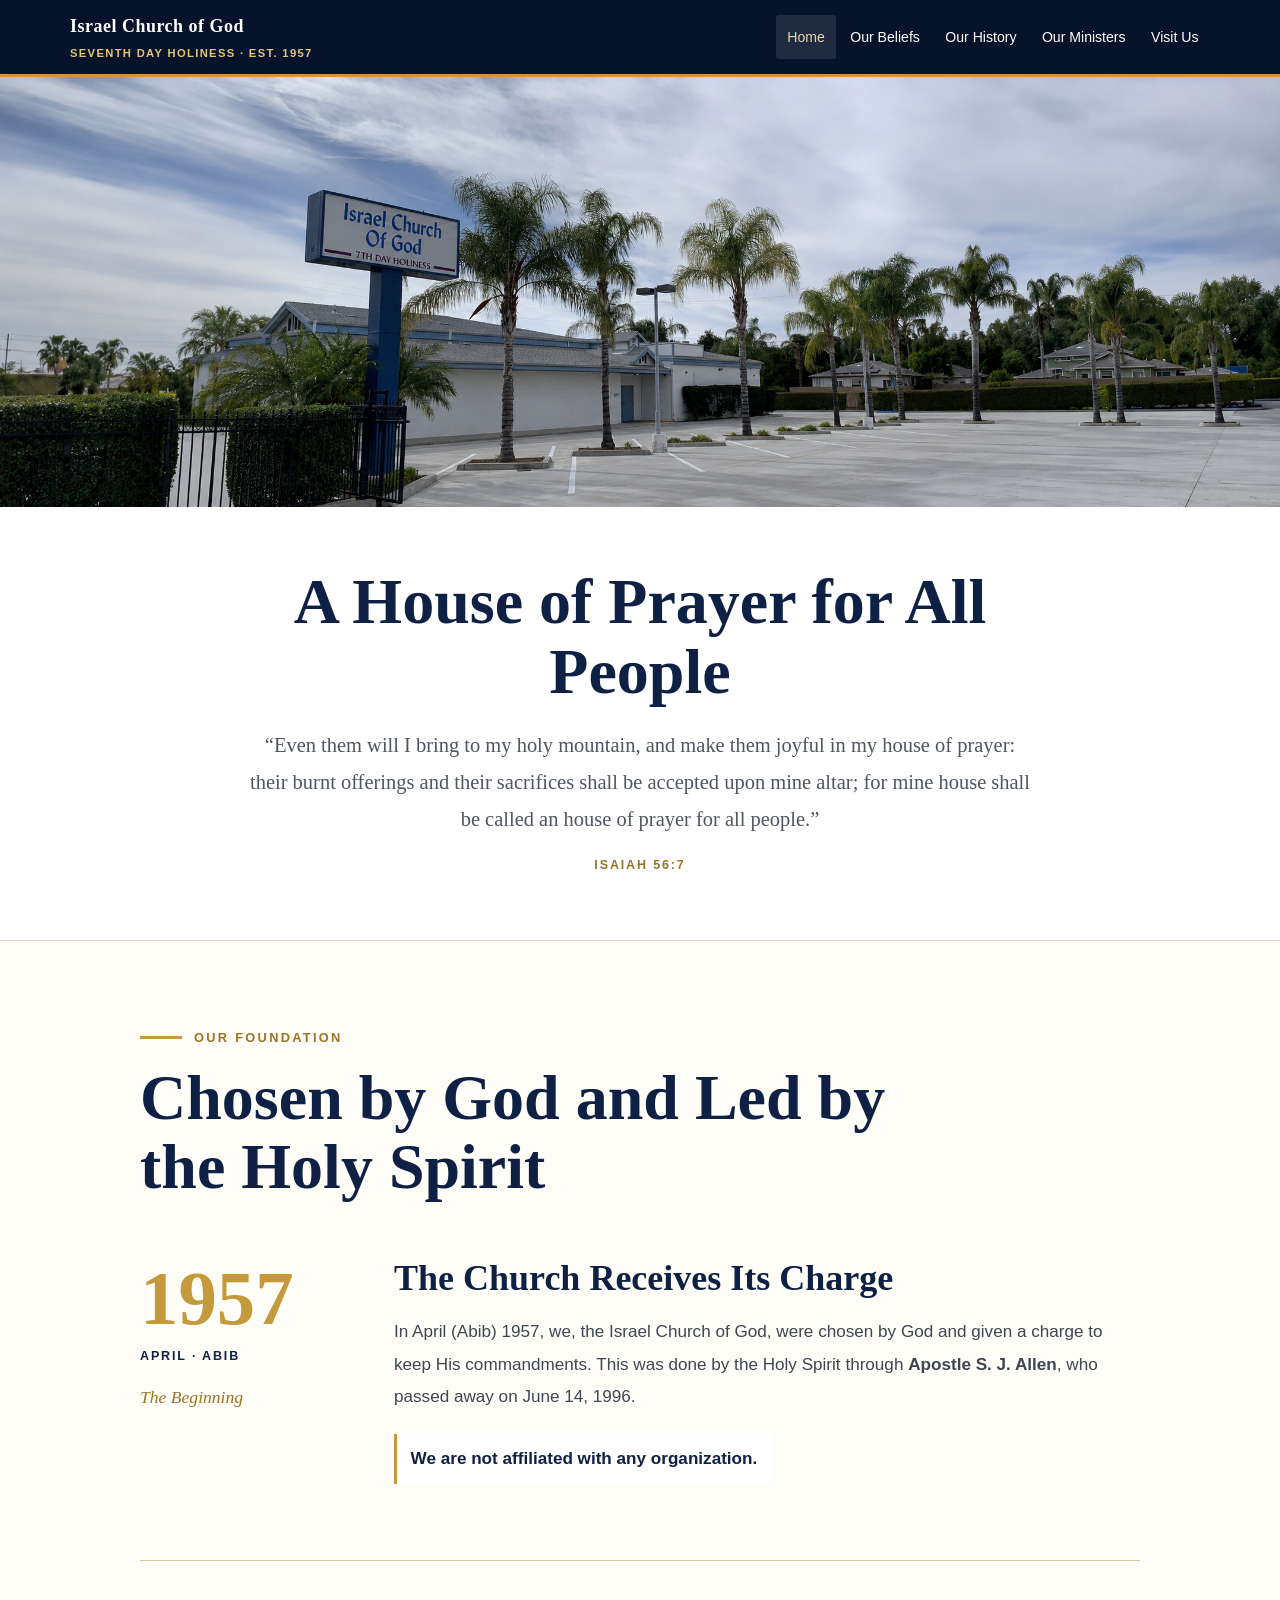
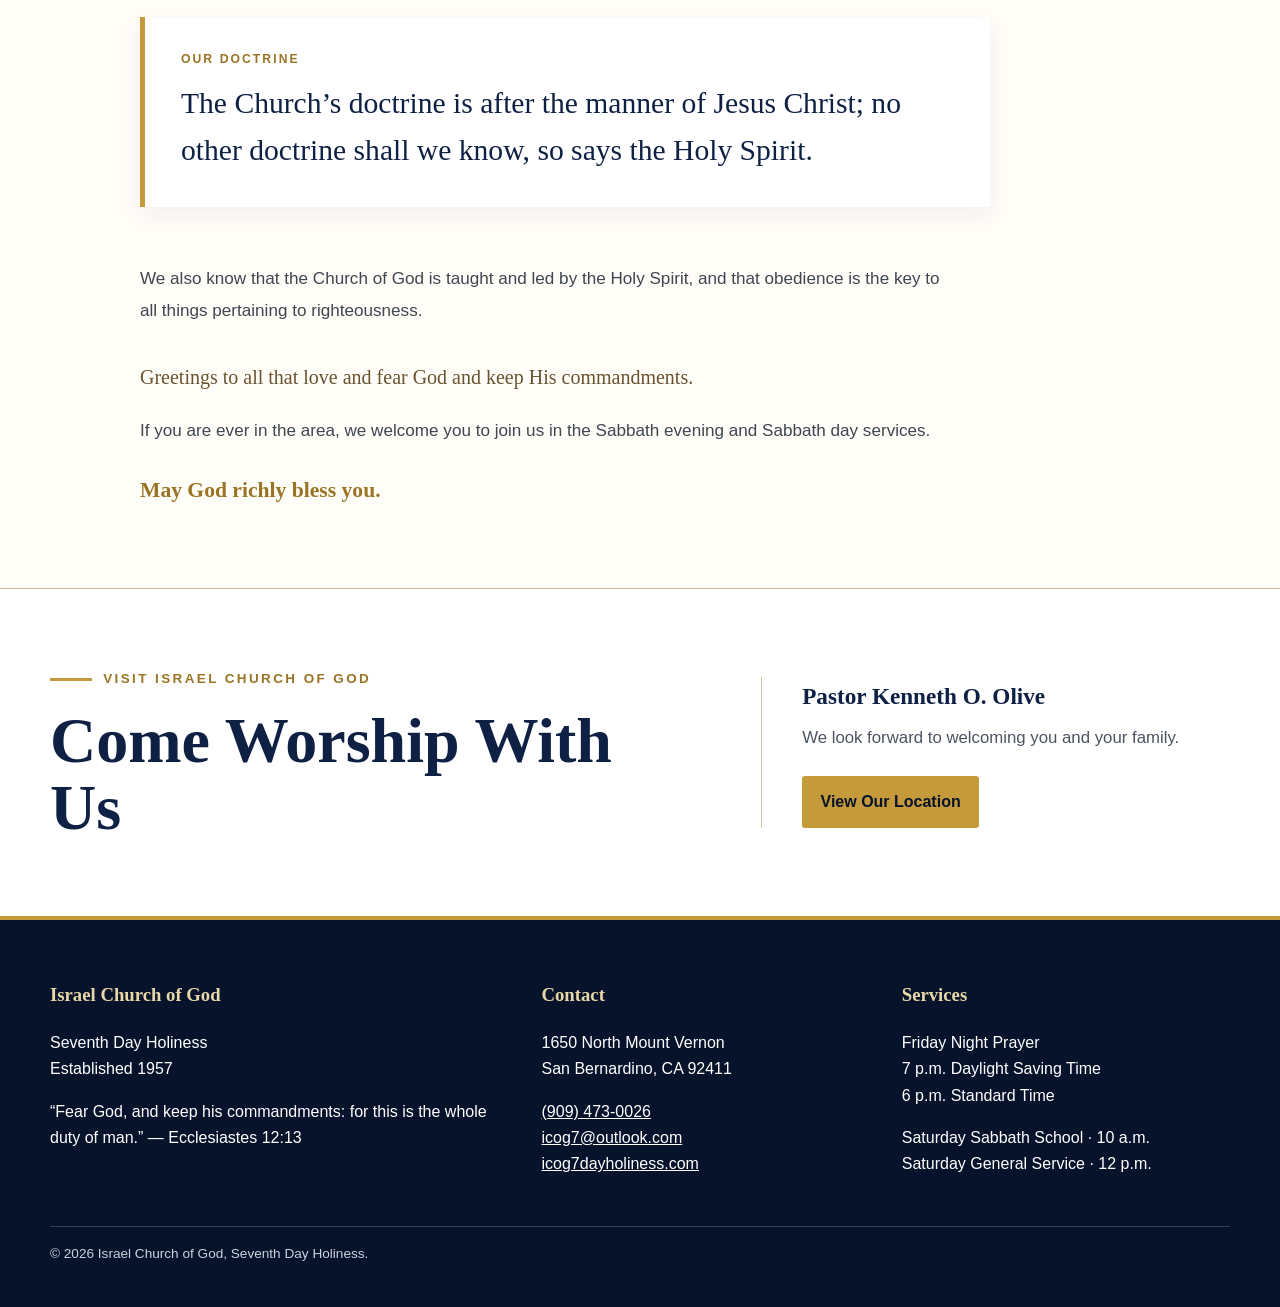
==== commit 267ea6c7: "updated the size of the font for house of prayer" ====
--- a/index.html
+++ b/index.html
@@ -89,15 +89,15 @@
     text-align:center;
   }
 
-  .prayer-title {
-    max-width:760px;
-    margin:0 auto 1.25rem;
-    color:#0f2045;
-    font-family:Georgia, "Times New Roman", serif;
-    font-size:clamp(2.15rem,4vw,3.4rem);
-    font-weight:bold;
-    line-height:1.12;
-  }
+ .prayer-title {
+  max-width:800px;
+  margin:0 auto 1.35rem;
+  color:#0f2045;
+  font-family:Georgia, "Times New Roman", serif;
+  font-size:clamp(2.5rem,5vw,4.15rem);
+  font-weight:bold;
+  line-height:1.08;
+}
 
   .prayer-quote {
     max-width:790px;
@@ -158,13 +158,15 @@
     background:#c59a3b;
   }
 
-  .foundation-heading h2 {
-    max-width:800px;
-    margin:0;
-    color:#0f2045;
-    font-size:clamp(2.5rem,5vw,4.15rem);
-    line-height:1.08;
-  }
+.foundation-heading h2 {
+  max-width:800px;
+  margin:0;
+  color:#0f2045;
+  font-family:Georgia, "Times New Roman", serif;
+  font-size:clamp(2.5rem,5vw,4.15rem);
+  font-weight:bold;
+  line-height:1.08;
+}
 
   /* =========================================================
      FOUNDATION STORY
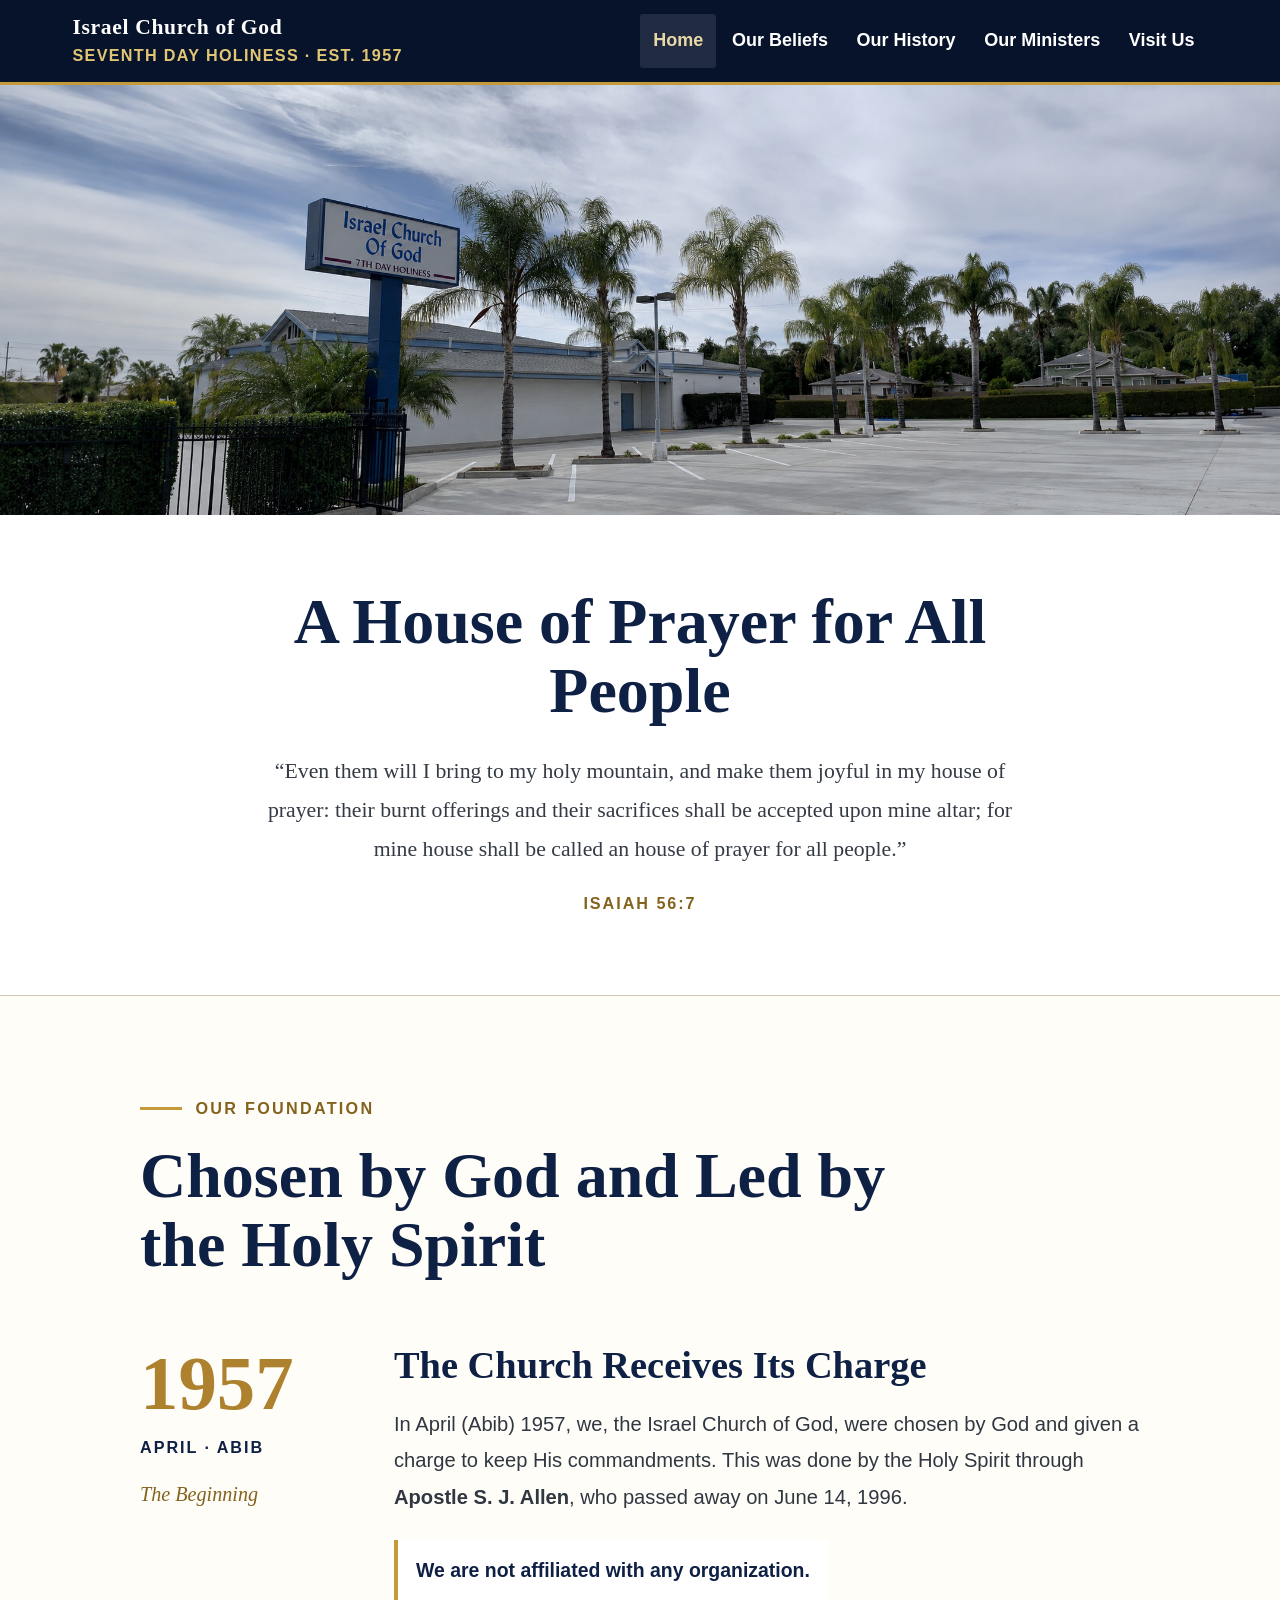
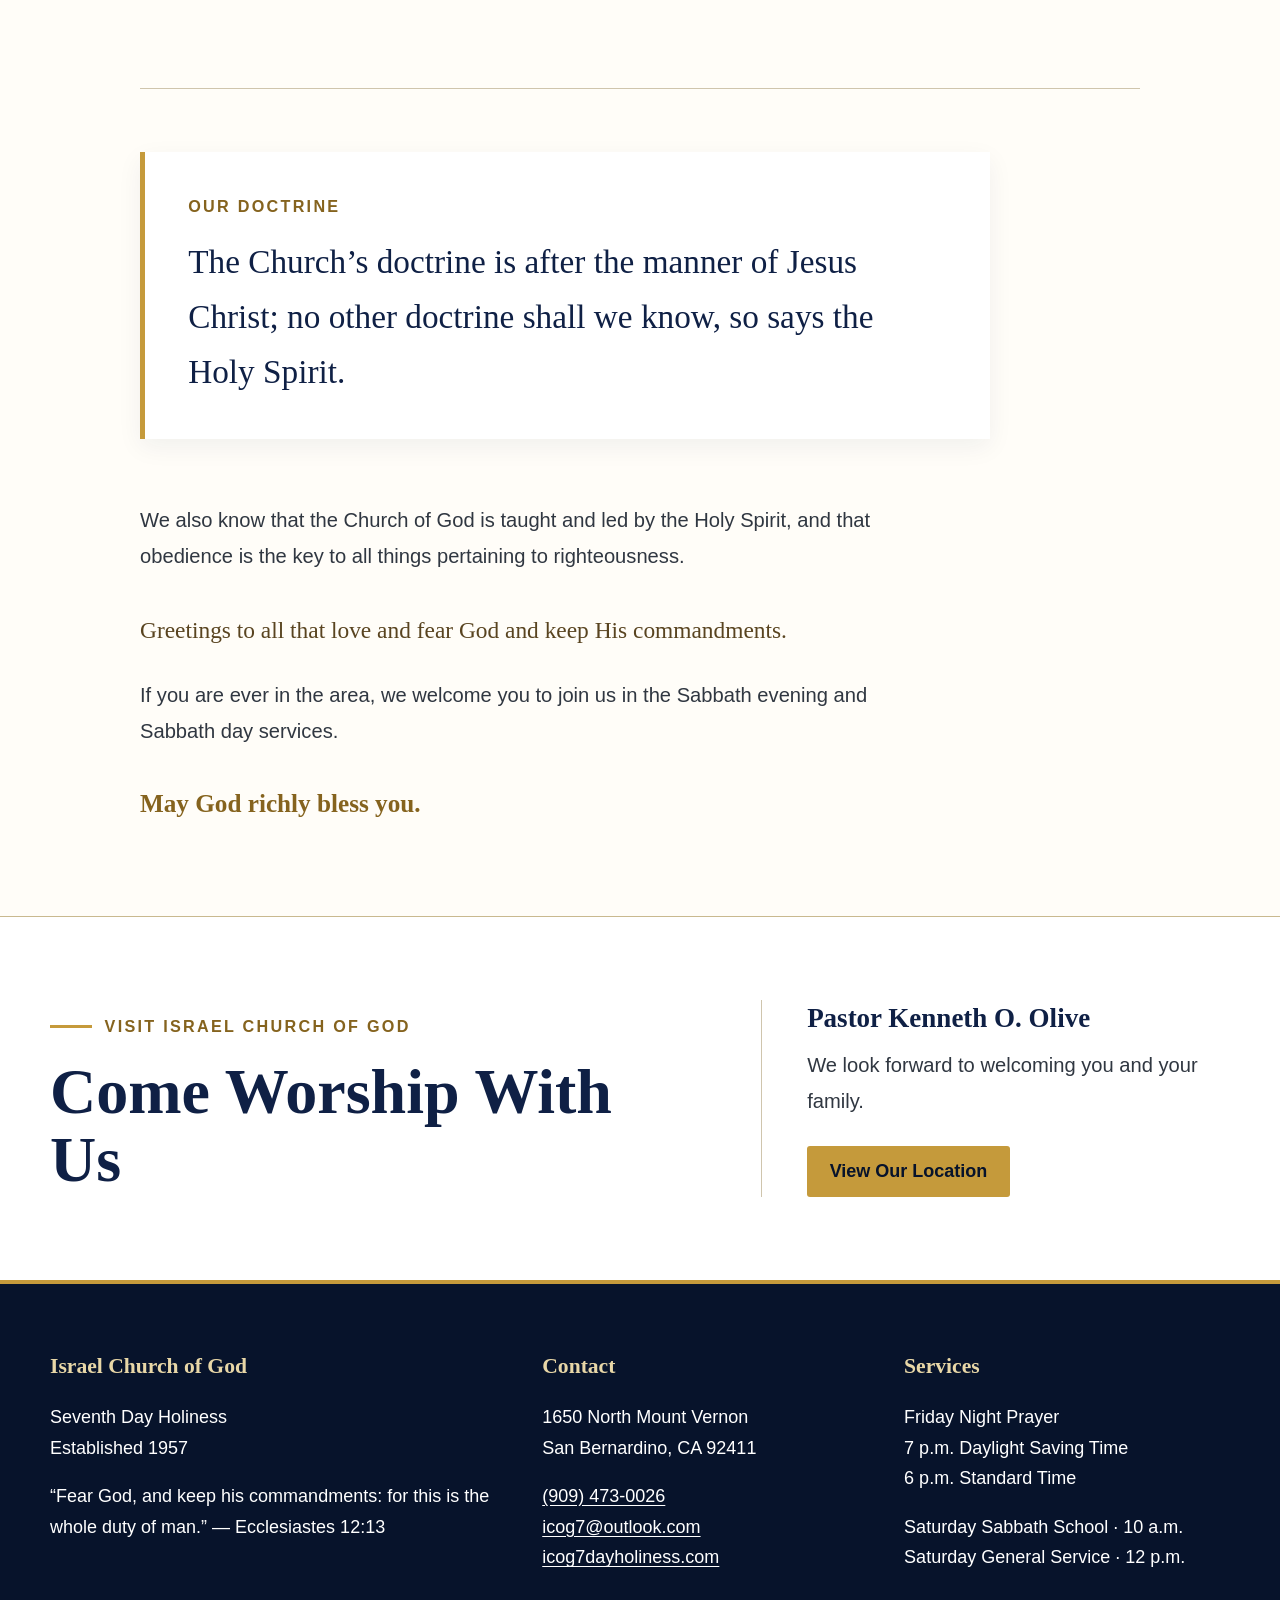
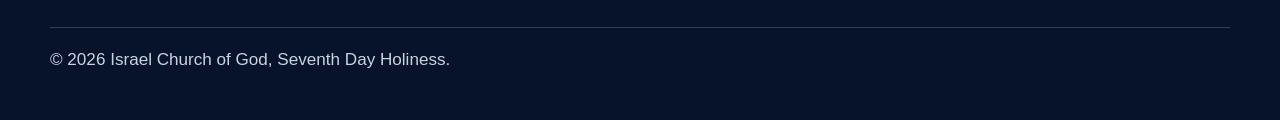
==== commit 652c2aa1: "Improve homepage readability and low vision accessibility." ====
--- a/index.html
+++ b/index.html
@@ -23,6 +23,60 @@
 <style>
 
   /* =========================================================
+     LOW-VISION ACCESSIBILITY BASE
+  ========================================================= */
+
+  /*
+    18px root size makes 1rem = 18px.
+
+    Most ordinary reading text below is set at 1.12rem,
+    which is approximately 20px.
+  */
+
+  html {
+    font-size:18px;
+  }
+
+  body {
+    font-size:1.12rem;
+    line-height:1.75;
+  }
+
+  p,
+  li {
+    line-height:1.75;
+  }
+
+  /*
+    Keep links clearly readable and easy to distinguish.
+  */
+
+  a {
+    text-underline-offset:.18em;
+  }
+
+  /*
+    Larger navigation for older users.
+  */
+
+  nav a {
+    font-size:1rem !important;
+    font-weight:700;
+  }
+
+  /*
+    Larger buttons and tap targets.
+  */
+
+  .btn {
+    min-height:48px;
+    padding:.8rem 1.25rem !important;
+    font-size:1rem !important;
+    font-weight:700;
+    line-height:1.25;
+  }
+
+  /* =========================================================
      HEADER
   ========================================================= */
 
@@ -34,16 +88,24 @@
   .brand strong {
     display:block;
     color:#ffffff !important;
-    font-size:1.12rem;
+    font-size:1.2rem;
+    line-height:1.2;
   }
 
   .brand span {
     display:block;
-    margin-top:.15rem;
+    margin-top:.2rem;
     color:#e2c675 !important;
-    font-size:.7rem;
+    font-size:.9rem;
     font-weight:bold;
-    letter-spacing:.12em;
+    letter-spacing:.08em;
+    line-height:1.4;
+  }
+
+  .menu-btn {
+    font-size:1rem !important;
+    min-height:48px;
+    padding:.65rem 1rem;
   }
 
   /* =========================================================
@@ -74,49 +136,57 @@
 
   /* =========================================================
      HOUSE OF PRAYER
-     Quiet spiritual introduction
   ========================================================= */
 
   .prayer-section {
-    padding:3.75rem 0 4rem;
+    padding:4rem 0 4.25rem;
     background:#ffffff;
-    border-bottom:1px solid #dfd7c5;
+    border-bottom:1px solid #cfc5ad;
   }
 
   .prayer-inner {
-    max-width:860px;
+    max-width:900px;
     margin:0 auto;
     text-align:center;
   }
 
- .prayer-title {
-  max-width:800px;
-  margin:0 auto 1.35rem;
-  color:#0f2045;
-  font-family:Georgia, "Times New Roman", serif;
-  font-size:clamp(2.5rem,5vw,4.15rem);
-  font-weight:bold;
-  line-height:1.08;
-}
+  /*
+    This is intentionally identical to the Foundation heading.
+  */
+
+  .prayer-title,
+  .foundation-heading h2 {
+    max-width:800px;
+    margin:0;
+    color:#0f2045;
+    font-family:Georgia, "Times New Roman", serif;
+    font-size:clamp(2.5rem,5vw,4.15rem);
+    font-weight:bold;
+    line-height:1.08;
+  }
+
+  .prayer-title {
+    margin:0 auto 1.5rem;
+  }
 
   .prayer-quote {
     max-width:790px;
     margin:0 auto;
-    color:#505661;
+    color:#343b45;
     font-family:Georgia, "Times New Roman", serif;
-    font-size:clamp(1.05rem,1.7vw,1.28rem);
+    font-size:clamp(1.12rem,1.7vw,1.4rem);
     line-height:1.8;
   }
 
   .prayer-quote cite {
     display:block;
-    margin-top:1rem;
-    color:#9a7424;
+    margin-top:1.1rem;
+    color:#85631e;
     font-family:Arial, Helvetica, sans-serif;
-    font-size:.78rem;
+    font-size:.9rem;
     font-style:normal;
-    font-weight:bold;
-    letter-spacing:.15em;
+    font-weight:800;
+    letter-spacing:.12em;
     text-transform:uppercase;
   }
 
@@ -143,11 +213,11 @@
     display:inline-flex;
     align-items:center;
     gap:.75rem;
-    margin-bottom:.9rem;
-    color:#9a7424;
-    font-size:.8rem;
-    font-weight:bold;
-    letter-spacing:.18em;
+    margin-bottom:1rem;
+    color:#85631e;
+    font-size:.9rem;
+    font-weight:800;
+    letter-spacing:.14em;
     text-transform:uppercase;
   }
 
@@ -157,16 +227,6 @@
     height:3px;
     background:#c59a3b;
   }
-
-.foundation-heading h2 {
-  max-width:800px;
-  margin:0;
-  color:#0f2045;
-  font-family:Georgia, "Times New Roman", serif;
-  font-size:clamp(2.5rem,5vw,4.15rem);
-  font-weight:bold;
-  line-height:1.08;
-}
 
   /* =========================================================
      FOUNDATION STORY
@@ -178,7 +238,7 @@
     gap:clamp(2rem,5vw,4.5rem);
     align-items:start;
     padding:0 0 3.5rem;
-    border-bottom:1px solid #d8c79e;
+    border-bottom:1px solid #cfc5ad;
   }
 
   .foundation-date {
@@ -187,7 +247,7 @@
 
   .foundation-year {
     display:block;
-    color:#c59a3b;
+    color:#ad812d;
     font-family:Georgia, "Times New Roman", serif;
     font-size:clamp(3.4rem,6vw,5rem);
     font-weight:bold;
@@ -196,11 +256,11 @@
 
   .foundation-month {
     display:block;
-    margin-top:.55rem;
+    margin-top:.65rem;
     color:#0f2045;
-    font-size:.78rem;
-    font-weight:bold;
-    letter-spacing:.15em;
+    font-size:.9rem;
+    font-weight:800;
+    letter-spacing:.12em;
     line-height:1.5;
     text-transform:uppercase;
   }
@@ -208,10 +268,11 @@
   .foundation-beginning {
     display:block;
     margin-top:1.1rem;
-    color:#9a7424;
+    color:#85631e;
     font-family:Georgia, "Times New Roman", serif;
-    font-size:1.1rem;
+    font-size:1.12rem;
     font-style:italic;
+    line-height:1.5;
   }
 
   .foundation-story-copy h3 {
@@ -222,20 +283,21 @@
   }
 
   .foundation-story-copy p {
-    max-width:730px;
-    margin:0 0 1.25rem;
-    color:#3f4650;
-    font-size:1.07rem;
-    line-height:1.9;
+    max-width:70ch;
+    margin:0 0 1.4rem;
+    color:#303741;
+    font-size:1.12rem;
+    line-height:1.8;
   }
 
   .independent-statement {
     display:inline-block;
     margin-top:.35rem;
-    padding:.55rem .85rem;
-    border-left:3px solid #c59a3b;
+    padding:.7rem 1rem;
+    border-left:4px solid #c59a3b;
     color:#0f2045 !important;
-    font-weight:bold;
+    font-size:1.08rem !important;
+    font-weight:800;
     background:#ffffff;
   }
 
@@ -246,18 +308,18 @@
   .foundation-doctrine {
     max-width:850px;
     margin:3.5rem 0;
-    padding:2rem 2.25rem;
+    padding:2.2rem 2.4rem;
     background:#ffffff;
     border-left:5px solid #c59a3b;
     box-shadow:0 8px 24px rgba(15,32,69,.06);
   }
 
   .doctrine-label {
-    margin-bottom:.7rem;
-    color:#9a7424;
-    font-size:.76rem;
-    font-weight:bold;
-    letter-spacing:.17em;
+    margin-bottom:.8rem;
+    color:#85631e;
+    font-size:.9rem;
+    font-weight:800;
+    letter-spacing:.14em;
     text-transform:uppercase;
   }
 
@@ -265,8 +327,8 @@
     margin:0;
     color:#0f2045;
     font-family:Georgia, "Times New Roman", serif;
-    font-size:clamp(1.3rem,2.6vw,1.85rem);
-    line-height:1.6;
+    font-size:clamp(1.35rem,2.6vw,1.9rem);
+    line-height:1.65;
   }
 
   /* =========================================================
@@ -278,32 +340,33 @@
   }
 
   .foundation-closing p {
-    margin:0 0 1.3rem;
-    color:#3f4650;
-    font-size:1.07rem;
-    line-height:1.9;
+    max-width:70ch;
+    margin:0 0 1.45rem;
+    color:#303741;
+    font-size:1.12rem;
+    line-height:1.8;
   }
 
   .foundation-greeting {
     margin-top:2rem !important;
-    color:#6a5330 !important;
+    color:#594420 !important;
     font-family:Georgia, "Times New Roman", serif;
-    font-size:1.25rem !important;
+    font-size:1.3rem !important;
     line-height:1.7 !important;
   }
 
   .foundation-blessing {
     display:inline-block;
-    margin-top:.3rem;
-    color:#9a7424;
+    margin-top:.4rem;
+    color:#85631e;
     font-family:Georgia, "Times New Roman", serif;
-    font-size:1.35rem;
+    font-size:1.4rem;
     font-weight:bold;
   }
 
   /* =========================================================
      COME WORSHIP WITH US
-     DO NOT ALTER
+     CONTENT AND LAYOUT RETAINED
   ========================================================= */
 
   .visit-section {
@@ -323,10 +386,10 @@
     align-items:center;
     gap:.7rem;
     margin-bottom:1rem;
-    color:#9a7424;
-    font-size:.84rem;
-    font-weight:bold;
-    letter-spacing:.18em;
+    color:#85631e;
+    font-size:.9rem;
+    font-weight:800;
+    letter-spacing:.14em;
     text-transform:uppercase;
   }
 
@@ -347,22 +410,54 @@
 
   .visit-details {
     padding-left:2.5rem;
-    border-left:1px solid #d8c79e;
+    border-left:1px solid #cfc5ad;
   }
 
   .visit-details strong {
     display:block;
-    margin-bottom:.55rem;
+    margin-bottom:.65rem;
     color:#0f2045;
     font-family:Georgia, "Times New Roman", serif;
-    font-size:1.45rem;
+    font-size:1.5rem;
+    line-height:1.35;
   }
 
   .visit-details p {
     margin:0 0 1.5rem;
-    color:#4c5460;
-    font-size:1.05rem;
+    color:#303741;
+    font-size:1.12rem;
+    line-height:1.75;
+  }
+
+  /* =========================================================
+     FOOTER ACCESSIBILITY
+  ========================================================= */
+
+  footer h3 {
+    font-size:1.2rem !important;
+    line-height:1.3;
+  }
+
+  footer p,
+  footer a {
+    font-size:1rem !important;
     line-height:1.7;
+  }
+
+  .copyright {
+    font-size:.95rem !important;
+    line-height:1.6;
+  }
+
+  /* =========================================================
+     FOCUS VISIBILITY
+     Helps keyboard and low-vision users see where they are
+  ========================================================= */
+
+  a:focus-visible,
+  button:focus-visible {
+    outline:3px solid #f1c75b;
+    outline-offset:4px;
   }
 
   /* =========================================================
@@ -395,13 +490,17 @@
     .visit-details {
       padding-top:2rem;
       padding-left:0;
-      border-top:1px solid #d8c79e;
+      border-top:1px solid #cfc5ad;
       border-left:0;
     }
 
   }
 
   @media(max-width:700px) {
+
+    /*
+      On smaller screens, display the whole panoramic image.
+    */
 
     .home-banner {
       height:auto;
@@ -415,7 +514,7 @@
     }
 
     .prayer-section {
-      padding:3rem 0 3.25rem;
+      padding:3.25rem 0 3.5rem;
     }
 
     .foundation-section {
@@ -433,7 +532,7 @@
 
     .foundation-date {
       padding-bottom:1.5rem;
-      border-bottom:1px solid #e3dac5;
+      border-bottom:1px solid #d9cfb9;
     }
 
     .foundation-year {
@@ -450,26 +549,43 @@
 
   @media(max-width:560px) {
 
+    /*
+      Maintain larger type even on phones.
+      Do not shrink ordinary reading text below roughly 18–20px.
+    */
+
+    html {
+      font-size:17px;
+    }
+
     .brand strong {
-      font-size:1rem;
+      font-size:1.08rem;
       color:#ffffff !important;
     }
 
     .brand span {
-      font-size:.62rem;
-      letter-spacing:.08em;
-    }
-
-    .prayer-title {
-      font-size:2.25rem;
-    }
-
+      font-size:.88rem;
+      letter-spacing:.06em;
+    }
+
+    .prayer-title,
     .foundation-heading h2 {
-      font-size:2.5rem;
+      font-size:clamp(2.35rem,10vw,3rem);
     }
 
     .foundation-doctrine {
-      padding:1.6rem 1.4rem;
+      padding:1.7rem 1.45rem;
+    }
+
+    .foundation-story-copy p,
+    .foundation-closing p,
+    .visit-details p {
+      font-size:1.12rem;
+    }
+
+    footer p,
+    footer a {
+      font-size:1rem !important;
     }
 
   }
@@ -687,7 +803,7 @@
 
 </div>
 
-<!-- CLOSING -->
+<!-- FOUNDATION CLOSING -->
 
 <div class="foundation-closing">
 
@@ -721,7 +837,6 @@
 
 <!-- =========================================================
      COME WORSHIP WITH US
-     KEPT UNCHANGED
 ========================================================= -->
 
 <section class="section visit-section">
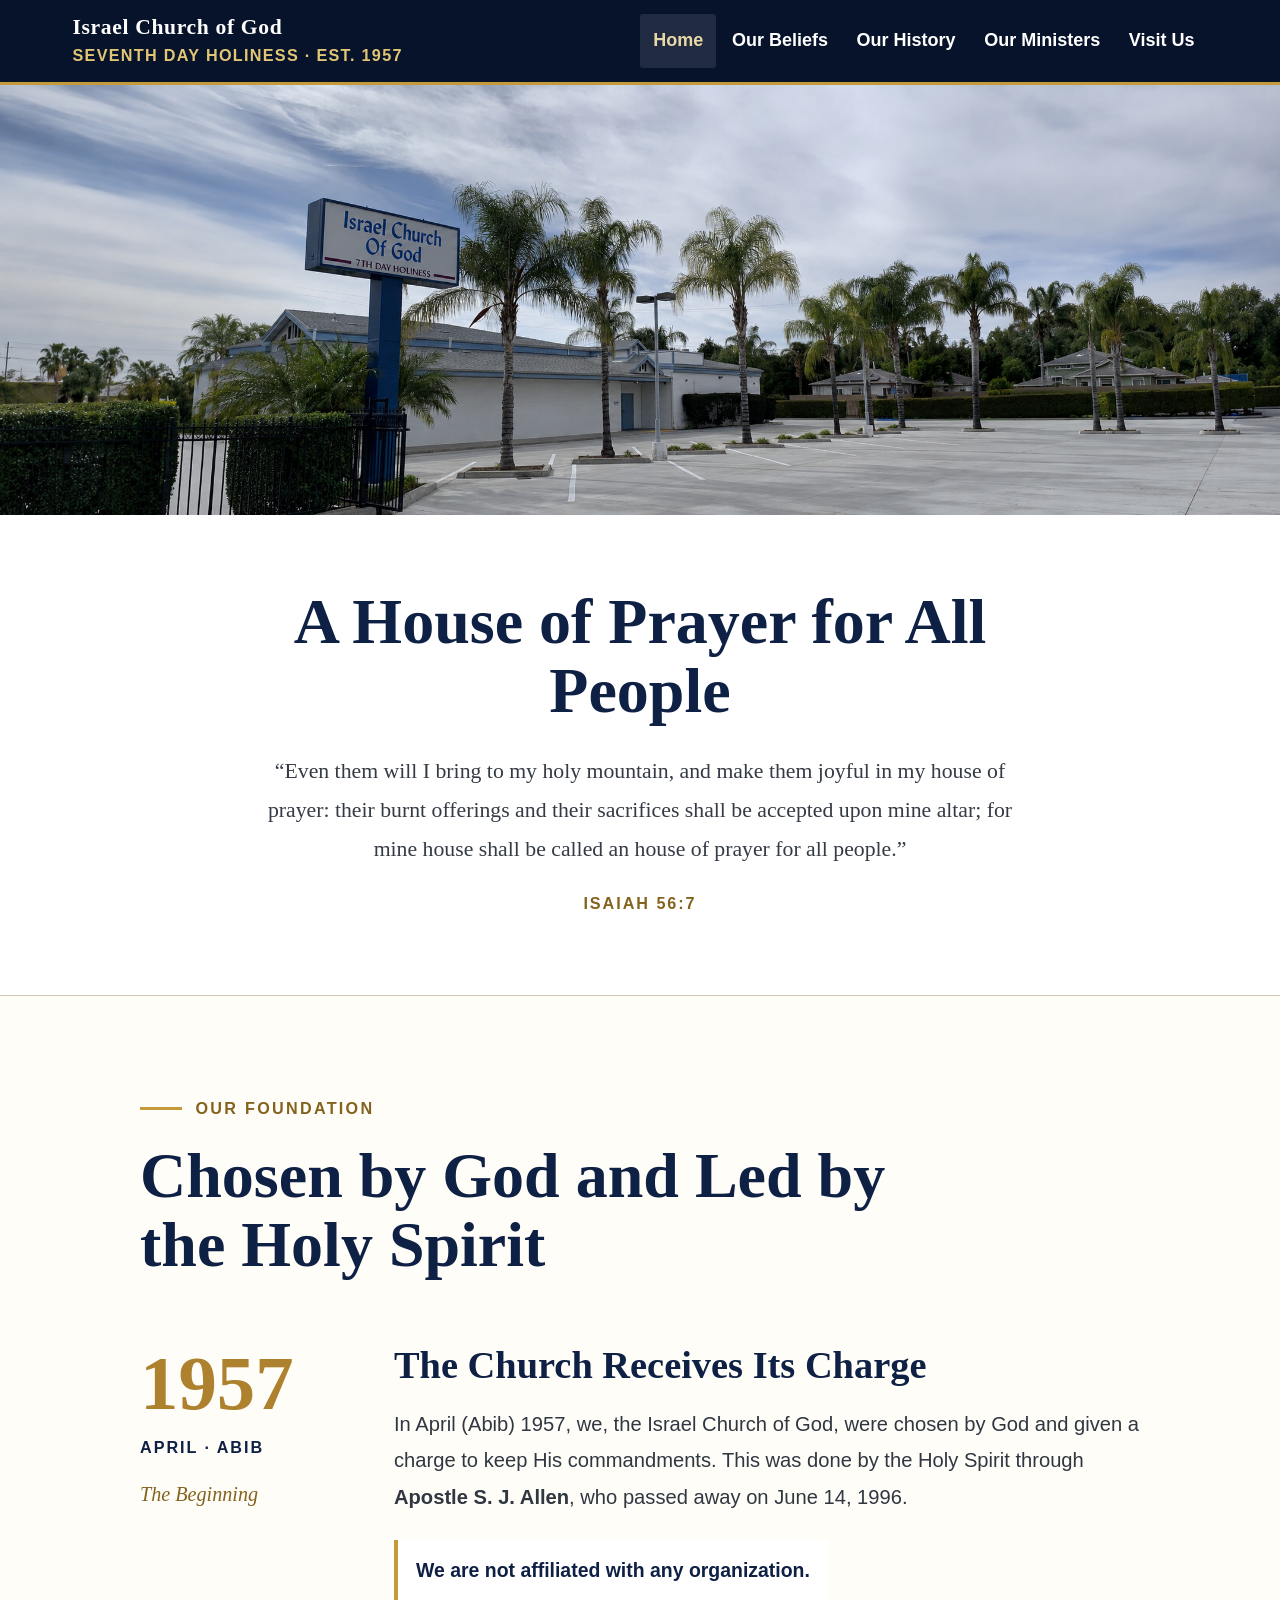
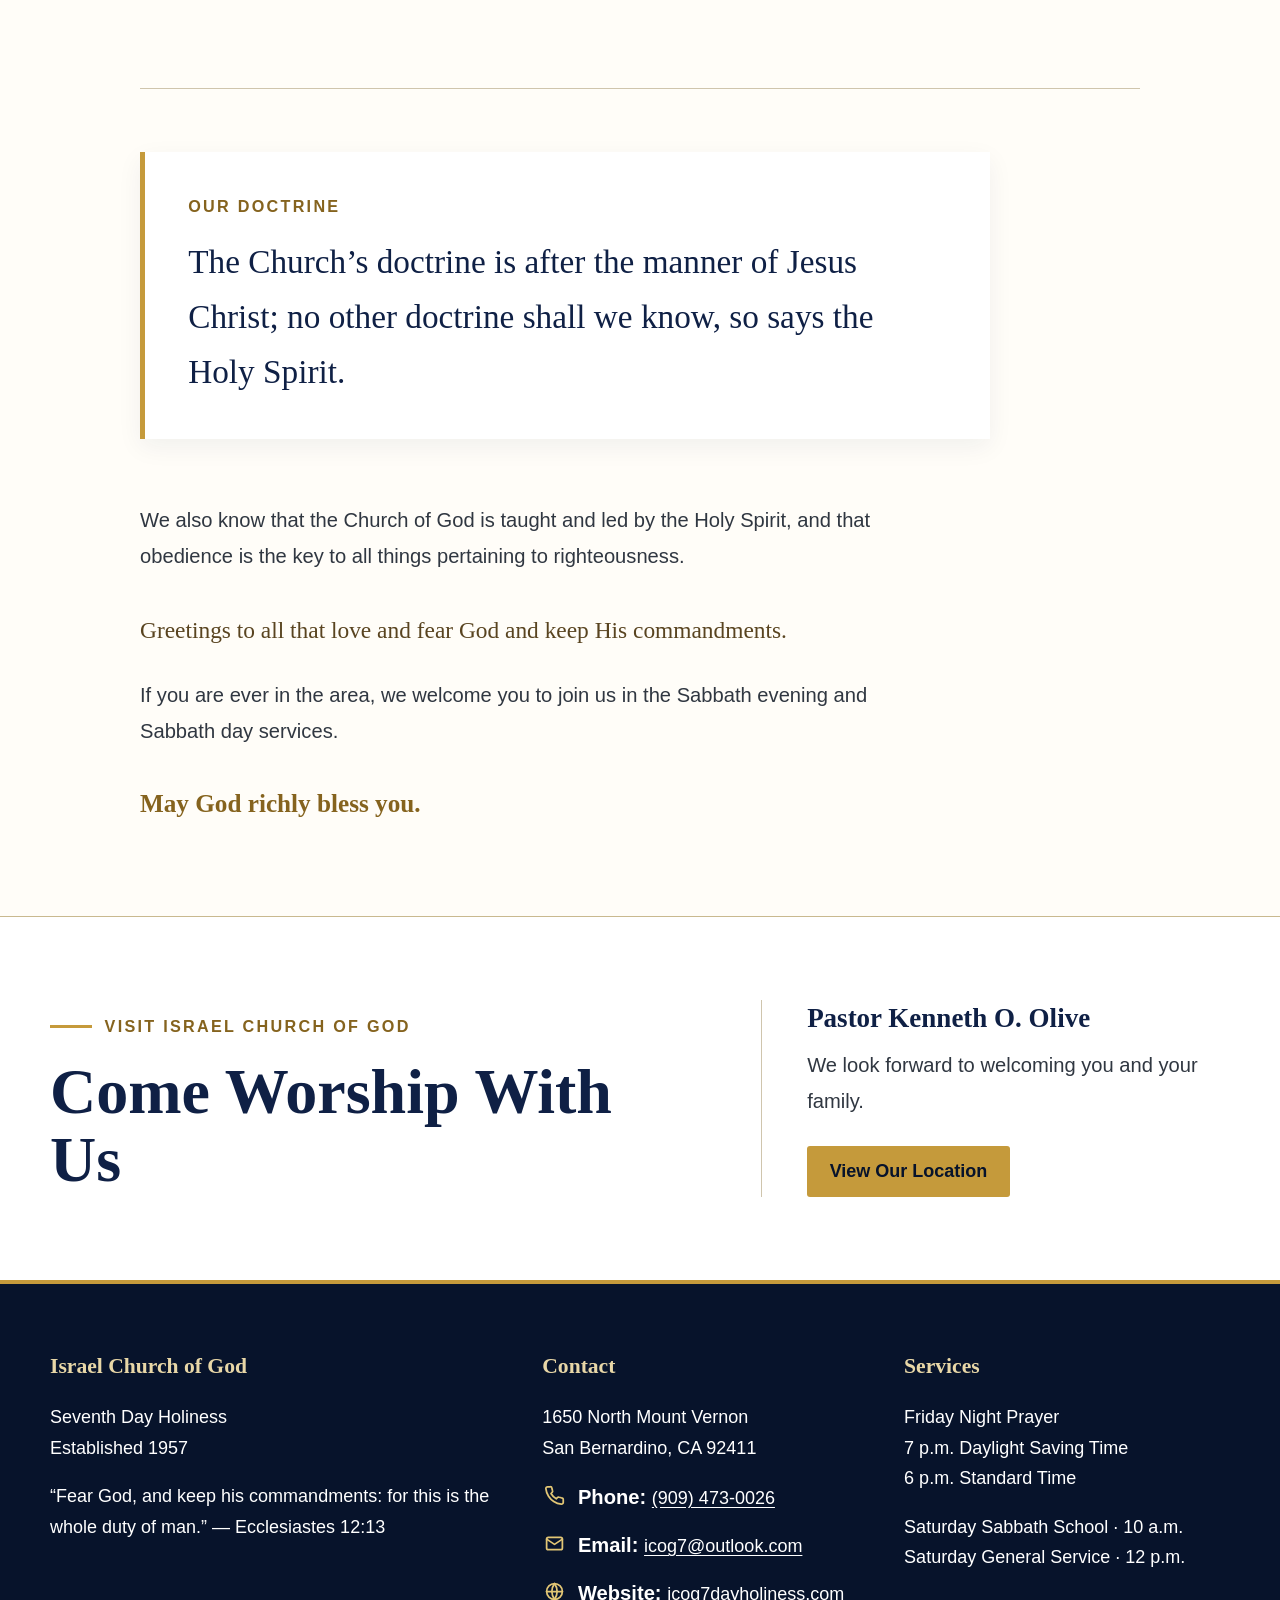
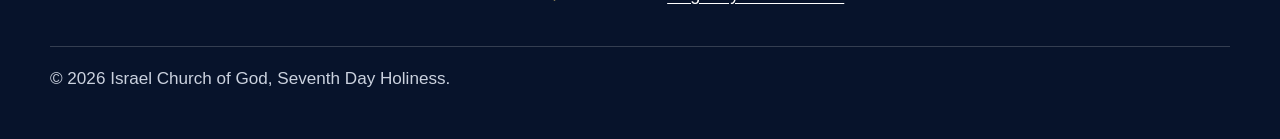
==== commit beaad627: "Improve footer contact information accessibility." ====
--- a/index.html
+++ b/index.html
@@ -26,13 +26,6 @@
      LOW-VISION ACCESSIBILITY BASE
   ========================================================= */
 
-  /*
-    18px root size makes 1rem = 18px.
-
-    Most ordinary reading text below is set at 1.12rem,
-    which is approximately 20px.
-  */
-
   html {
     font-size:18px;
   }
@@ -47,26 +40,14 @@
     line-height:1.75;
   }
 
-  /*
-    Keep links clearly readable and easy to distinguish.
-  */
-
   a {
     text-underline-offset:.18em;
   }
-
-  /*
-    Larger navigation for older users.
-  */
 
   nav a {
     font-size:1rem !important;
     font-weight:700;
   }
-
-  /*
-    Larger buttons and tap targets.
-  */
 
   .btn {
     min-height:48px;
@@ -150,10 +131,6 @@
     text-align:center;
   }
 
-  /*
-    This is intentionally identical to the Foundation heading.
-  */
-
   .prayer-title,
   .foundation-heading h2 {
     max-width:800px;
@@ -366,7 +343,6 @@
 
   /* =========================================================
      COME WORSHIP WITH US
-     CONTENT AND LAYOUT RETAINED
   ========================================================= */
 
   .visit-section {
@@ -450,8 +426,60 @@
   }
 
   /* =========================================================
+     FOOTER CONTACT ITEMS
+  ========================================================= */
+
+  .footer-contact-list {
+    display:flex;
+    flex-direction:column;
+    gap:.85rem;
+    margin-top:1rem;
+  }
+
+  .footer-contact-item {
+    display:flex;
+    align-items:flex-start;
+    gap:.65rem;
+    line-height:1.6;
+  }
+
+  .footer-contact-icon {
+    display:inline-flex;
+    width:24px;
+    height:24px;
+    flex:0 0 24px;
+    align-items:center;
+    justify-content:center;
+    margin-top:.15rem;
+    color:#e2c675;
+  }
+
+  .footer-contact-icon svg {
+    display:block;
+    width:21px;
+    height:21px;
+    fill:none;
+    stroke:currentColor;
+    stroke-width:2;
+    stroke-linecap:round;
+    stroke-linejoin:round;
+  }
+
+  .footer-contact-text {
+    min-width:0;
+  }
+
+  .footer-contact-label {
+    color:#ffffff;
+    font-weight:800;
+  }
+
+  .footer-contact-item a {
+    overflow-wrap:anywhere;
+  }
+
+  /* =========================================================
      FOCUS VISIBILITY
-     Helps keyboard and low-vision users see where they are
   ========================================================= */
 
   a:focus-visible,
@@ -498,10 +526,6 @@
 
   @media(max-width:700px) {
 
-    /*
-      On smaller screens, display the whole panoramic image.
-    */
-
     .home-banner {
       height:auto;
     }
@@ -548,11 +572,6 @@
   }
 
   @media(max-width:560px) {
-
-    /*
-      Maintain larger type even on phones.
-      Do not shrink ordinary reading text below roughly 18–20px.
-    */
 
     html {
       font-size:17px;
@@ -674,9 +693,7 @@
 
 <main id="main">
 
-<!-- =========================================================
-     CHURCH BANNER
-========================================================= -->
+<!-- CHURCH BANNER -->
 
 <section
   class="home-banner"
@@ -691,9 +708,7 @@
 
 </section>
 
-<!-- =========================================================
-     HOUSE OF PRAYER
-========================================================= -->
+<!-- HOUSE OF PRAYER -->
 
 <section class="prayer-section">
 
@@ -724,9 +739,7 @@
 
 </section>
 
-<!-- =========================================================
-     OUR FOUNDATION
-========================================================= -->
+<!-- OUR FOUNDATION -->
 
 <section class="foundation-section">
 
@@ -745,8 +758,6 @@
 </h2>
 
 </div>
-
-<!-- FOUNDATION STORY -->
 
 <div class="foundation-story">
 
@@ -835,9 +846,7 @@
 
 </section>
 
-<!-- =========================================================
-     COME WORSHIP WITH US
-========================================================= -->
+<!-- COME WORSHIP WITH US -->
 
 <section class="section visit-section">
 
@@ -917,20 +926,65 @@
 San Bernardino, CA 92411
 </p>
 
-<p>
-
+<div class="footer-contact-list">
+
+<div class="footer-contact-item">
+
+<span
+  class="footer-contact-icon"
+  aria-hidden="true"
+>
+<svg viewBox="0 0 24 24">
+  <path d="M22 16.92v3a2 2 0 0 1-2.18 2 19.79 19.79 0 0 1-8.63-3.07 19.5 19.5 0 0 1-6-6A19.79 19.79 0 0 1 2.12 4.18 2 2 0 0 1 4.11 2h3a2 2 0 0 1 2 1.72c.12.9.33 1.78.62 2.63a2 2 0 0 1-.45 2.11L8 9.73a16 16 0 0 0 6 6l1.27-1.27a2 2 0 0 1 2.11-.45c.85.29 1.73.5 2.63.62A2 2 0 0 1 22 16.92z"/>
+</svg>
+</span>
+
+<div class="footer-contact-text">
+<span class="footer-contact-label">Phone:</span>
 <a href="tel:+19094730026">
 (909) 473-0026
 </a>
-
-<br>
-
+</div>
+
+</div>
+
+<div class="footer-contact-item">
+
+<span
+  class="footer-contact-icon"
+  aria-hidden="true"
+>
+<svg viewBox="0 0 24 24">
+  <rect x="3" y="5" width="18" height="14" rx="2"/>
+  <path d="m3 7 9 6 9-6"/>
+</svg>
+</span>
+
+<div class="footer-contact-text">
+<span class="footer-contact-label">Email:</span>
 <a href="mailto:icog7@outlook.com">
 icog7@outlook.com
 </a>
-
-<br>
-
+</div>
+
+</div>
+
+<div class="footer-contact-item">
+
+<span
+  class="footer-contact-icon"
+  aria-hidden="true"
+>
+<svg viewBox="0 0 24 24">
+  <circle cx="12" cy="12" r="9"/>
+  <path d="M3 12h18"/>
+  <path d="M12 3a15 15 0 0 1 0 18"/>
+  <path d="M12 3a15 15 0 0 0 0 18"/>
+</svg>
+</span>
+
+<div class="footer-contact-text">
+<span class="footer-contact-label">Website:</span>
 <a
   href="https://icog7dayholiness.com"
   target="_blank"
@@ -938,8 +992,11 @@
 >
 icog7dayholiness.com
 </a>
-
-</p>
+</div>
+
+</div>
+
+</div>
 
 </div>
 
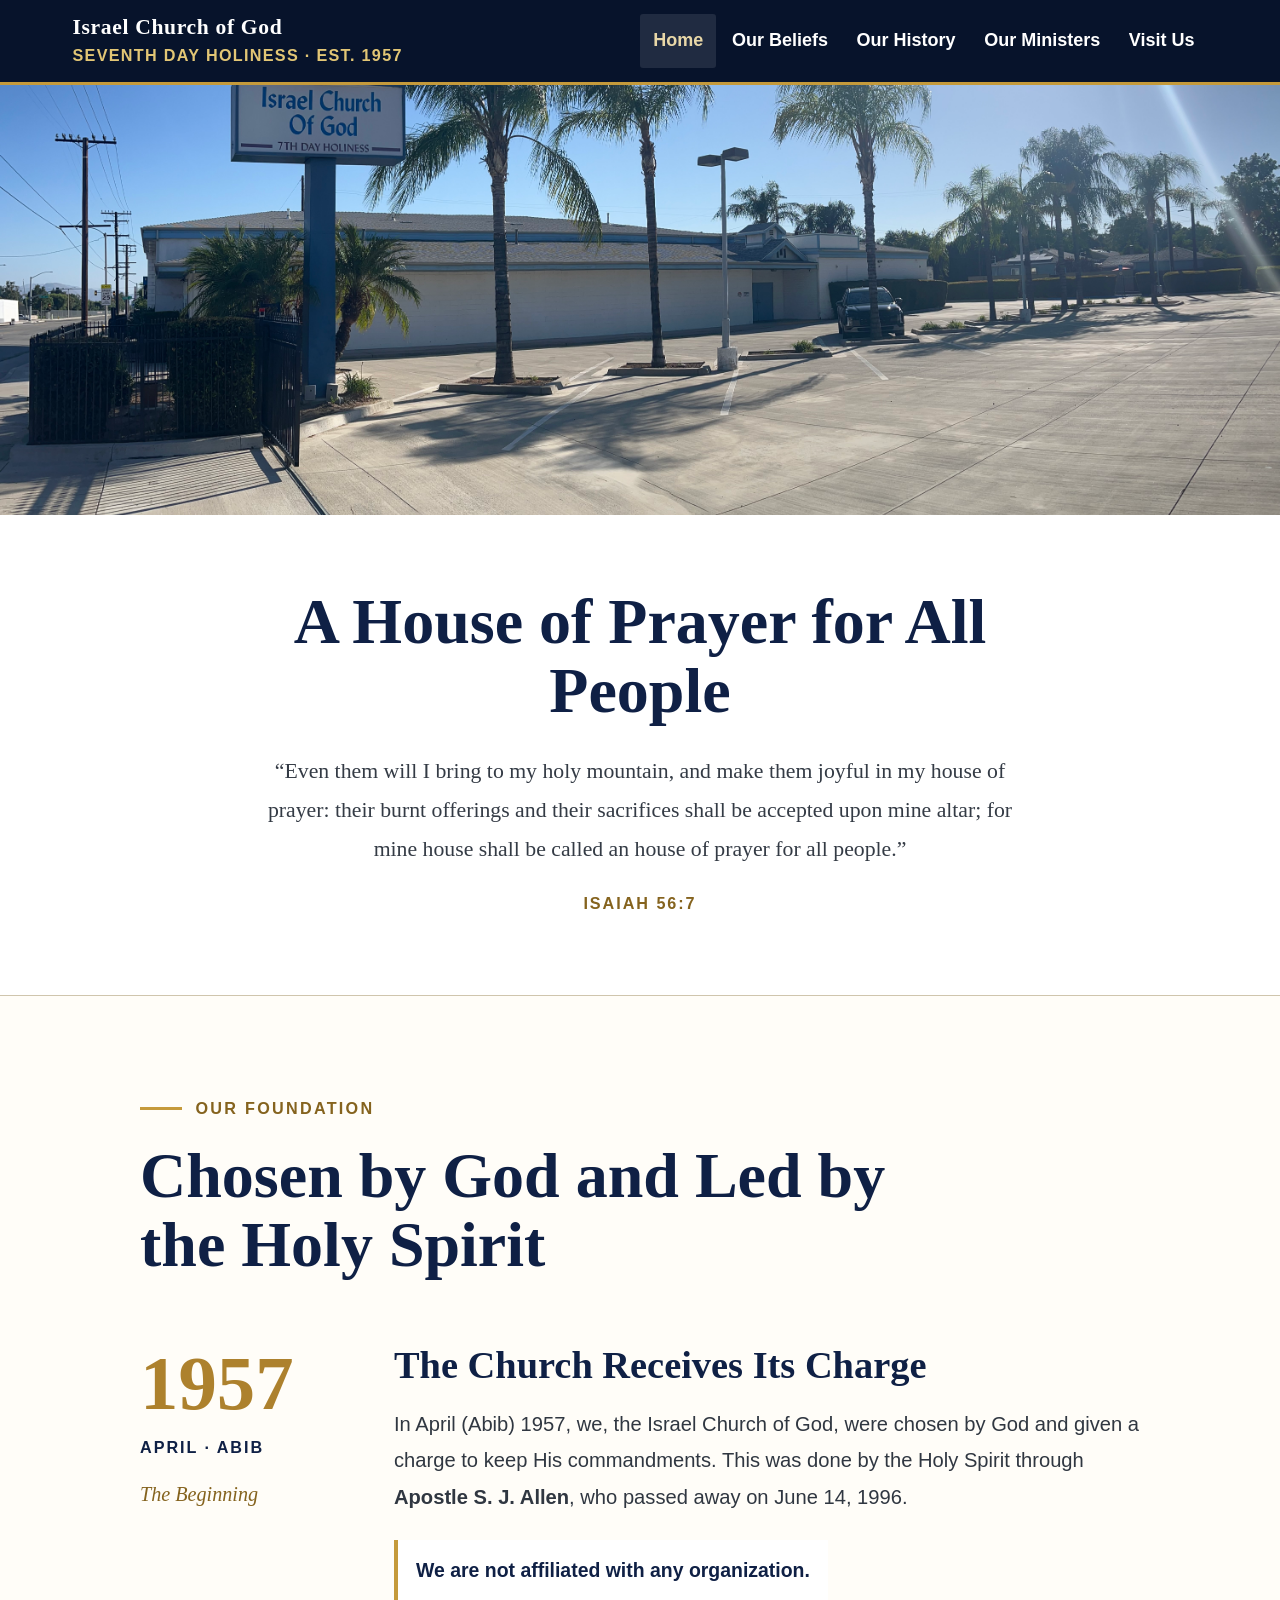
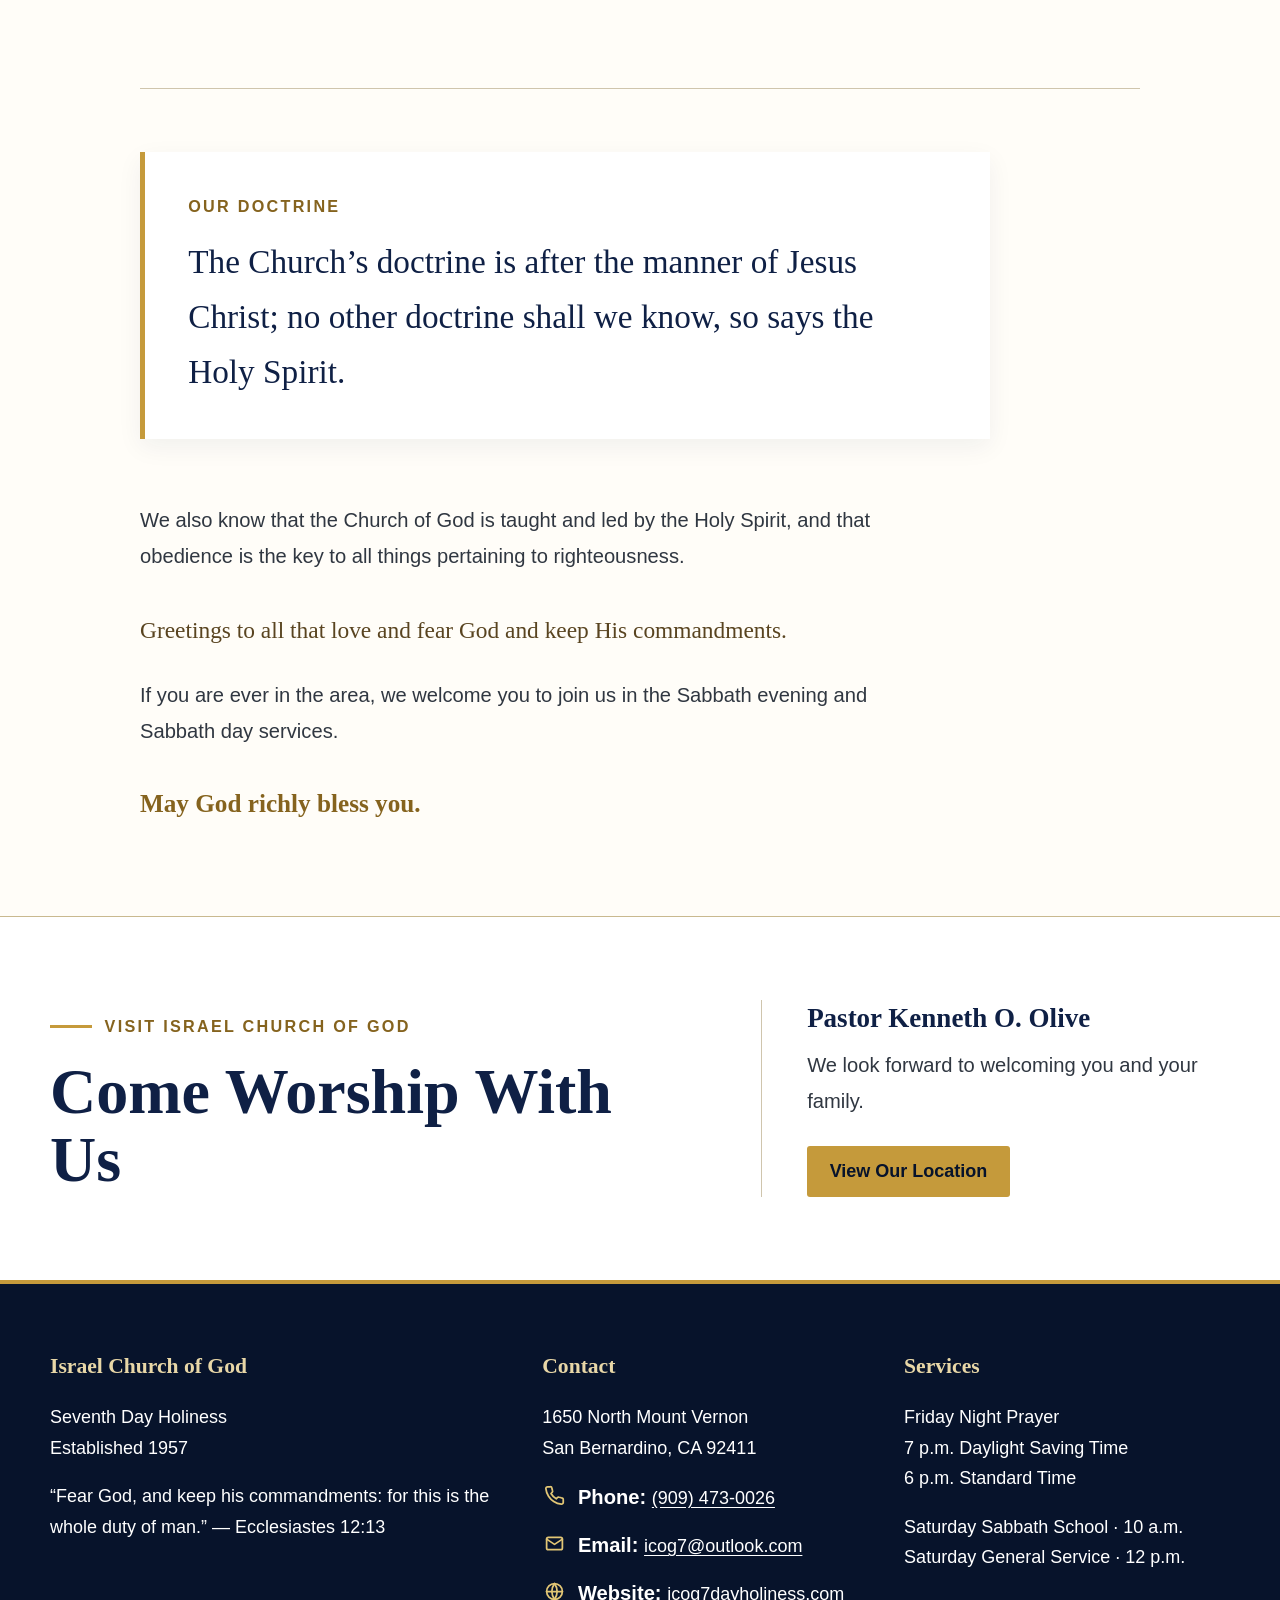
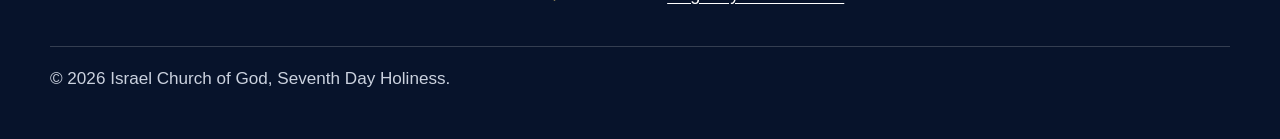
==== commit ec423a26: "added new panoramic" ====
--- a/index.html
+++ b/index.html
@@ -702,7 +702,7 @@
 
 <img
   class="home-banner-image"
-  src="assets/images/church-banner-wide.png"
+  src="assets/images/church-banner-wide-002.jpeg"
   alt="Israel Church of God, church sign, and grounds in San Bernardino"
 >
 
